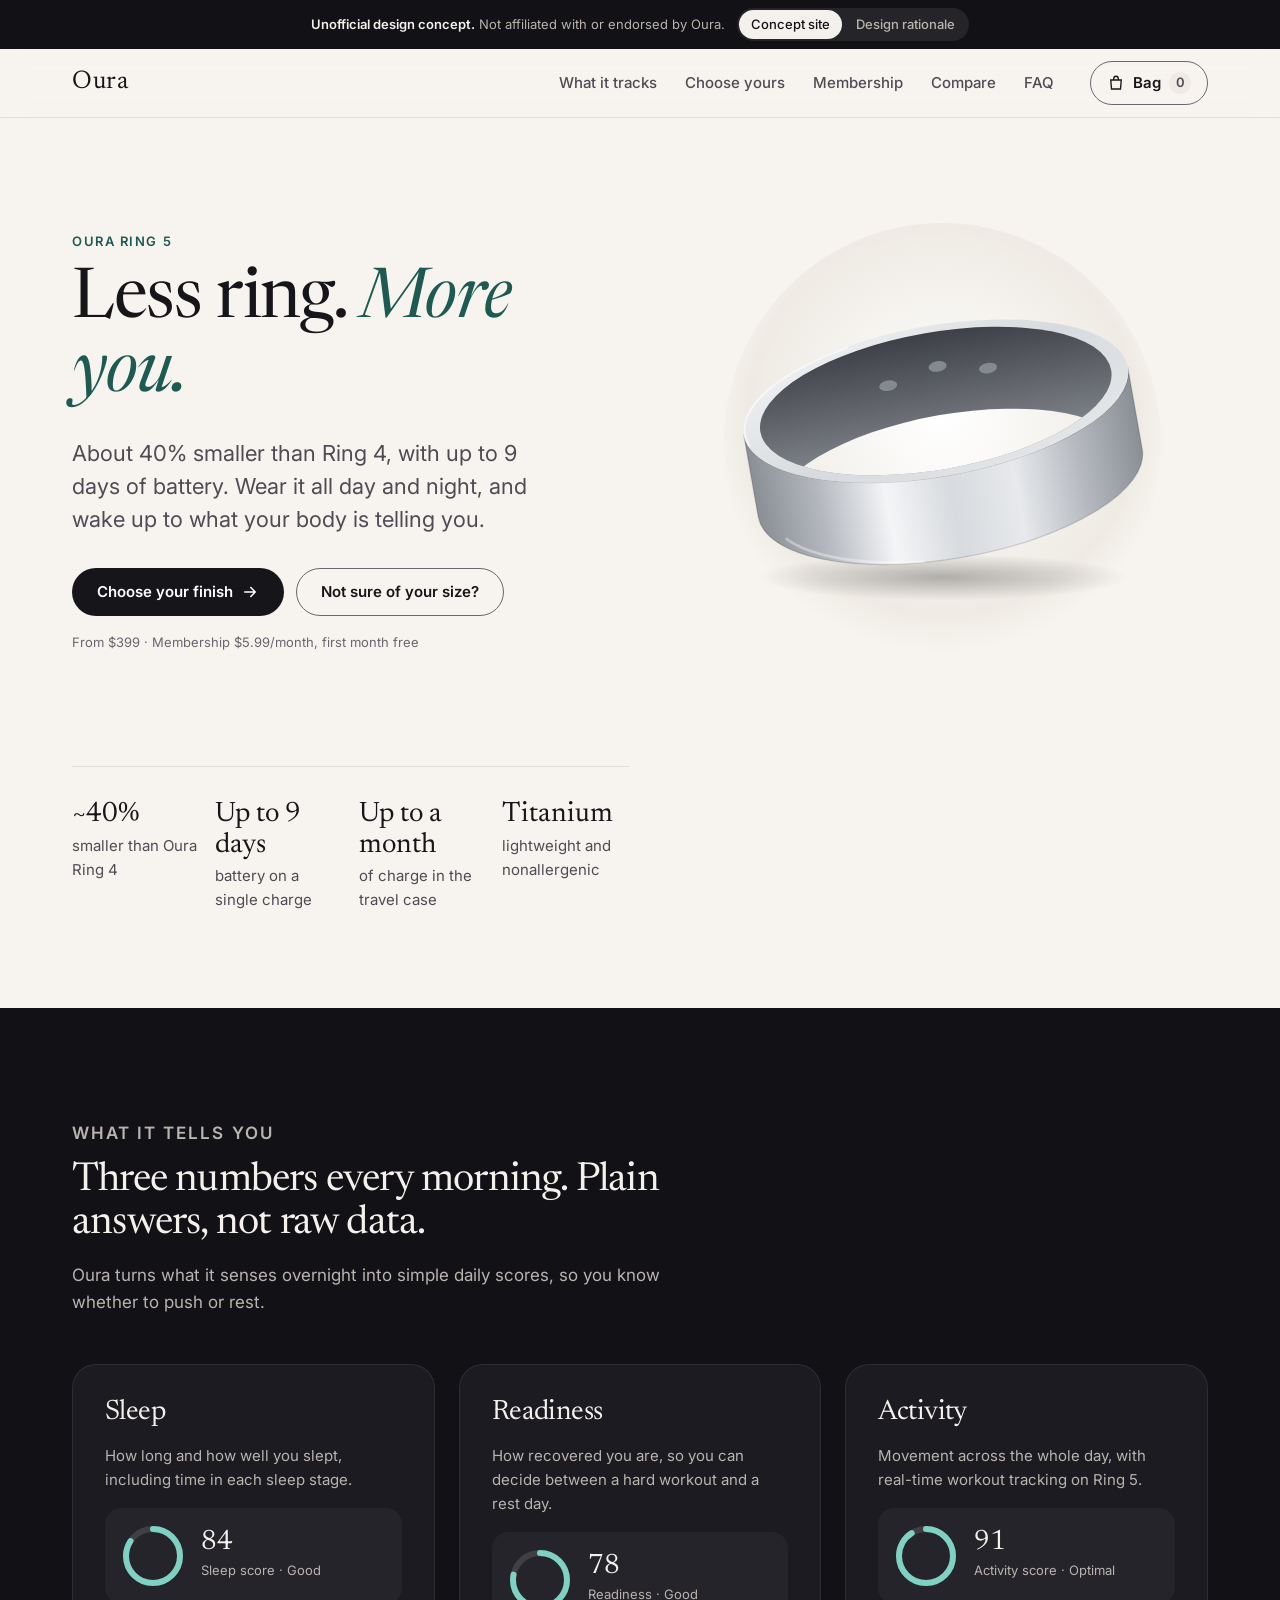
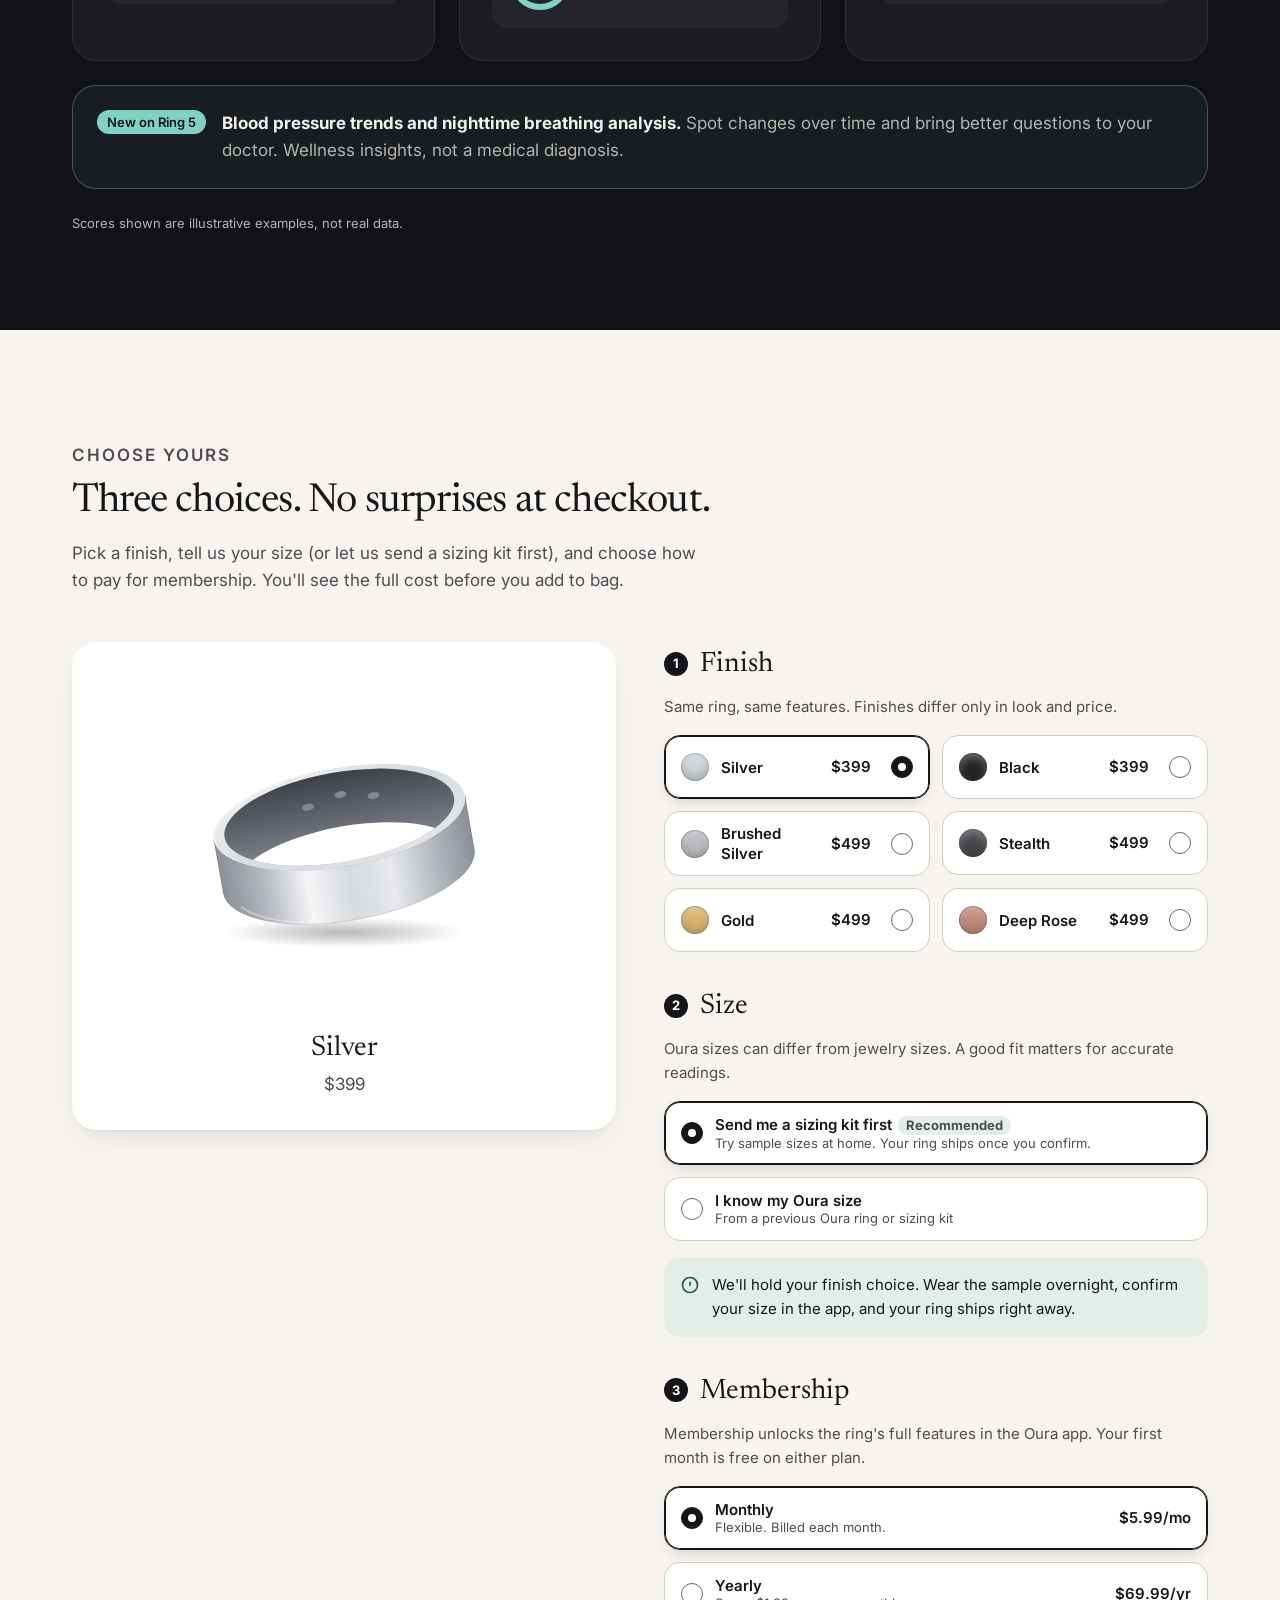
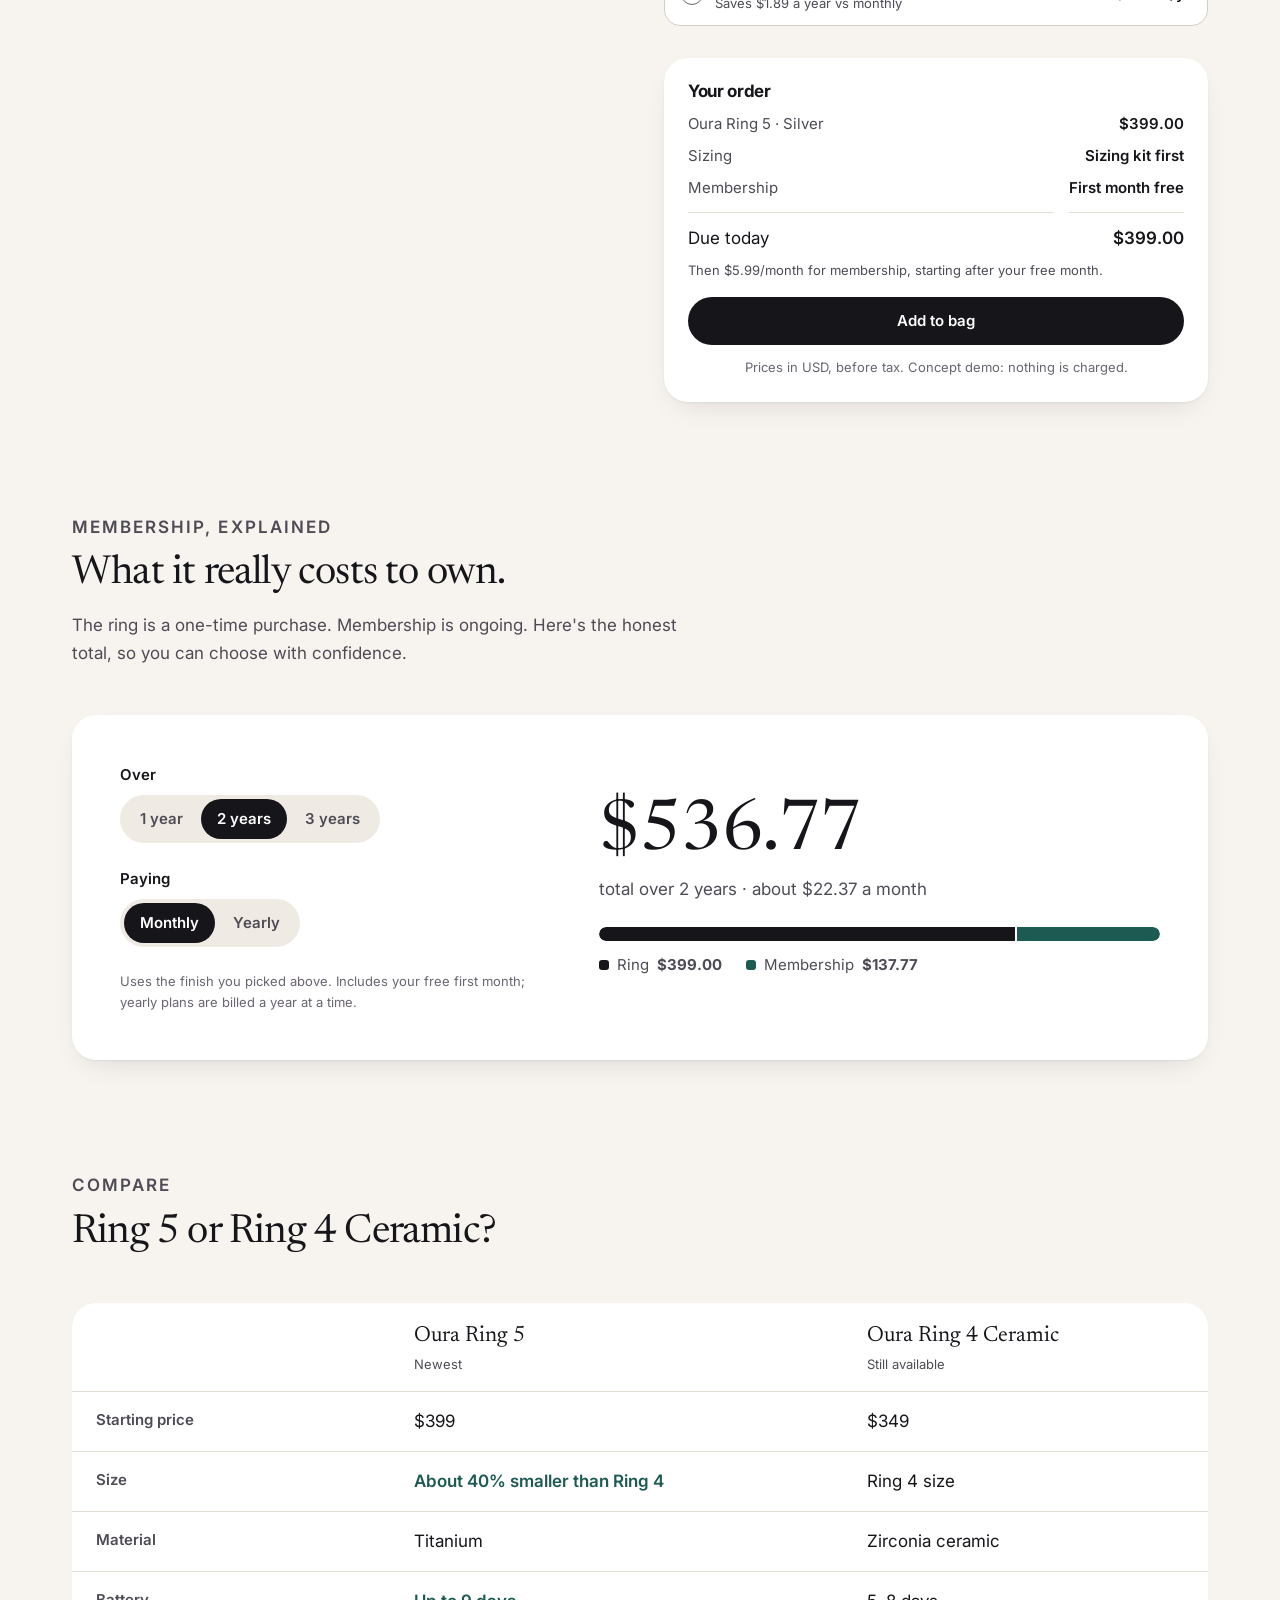
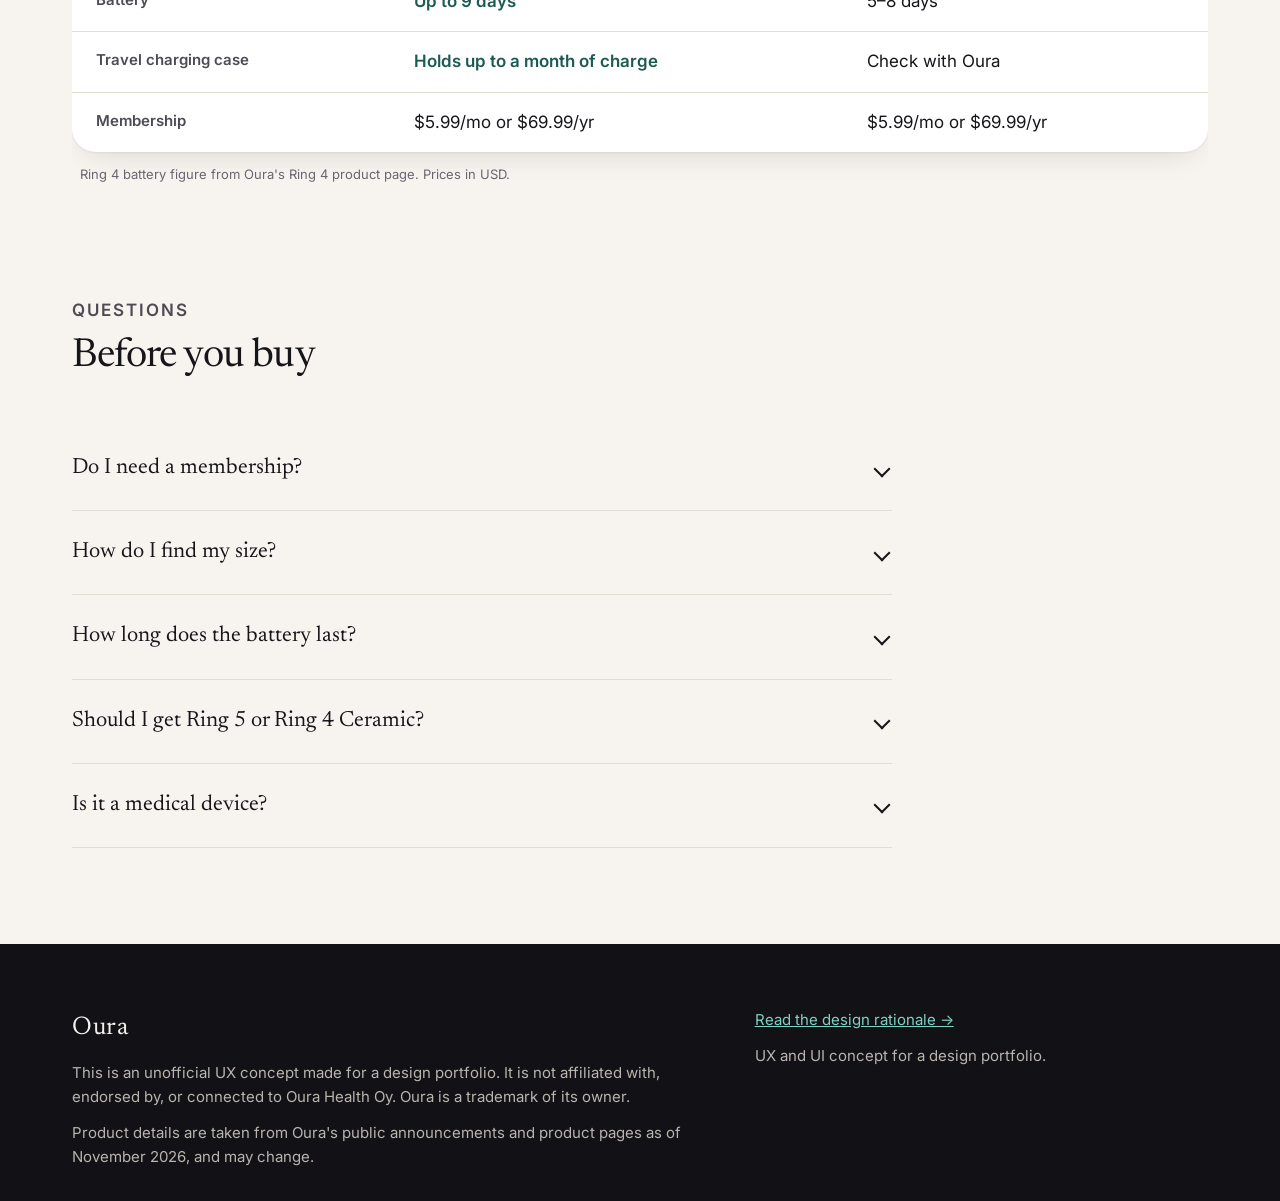
==== index.html @ 2933545f "Add unofficial Oura Ring 5 website concept and UX proposal Concept product page with a size-first pu" ====
<!doctype html>
<html lang="en">
<head>
  <meta charset="utf-8" />
  <meta name="viewport" content="width=device-width, initial-scale=1" />
  <title>Oura Ring 5 · Website Concept</title>
  <meta name="description" content="An unofficial UX concept for the Oura Ring 5 product page: size-first buying, transparent membership pricing, and outcome-led storytelling." />
  <meta name="robots" content="noindex" />
  <link rel="icon" href="data:image/svg+xml,%3Csvg xmlns='http://www.w3.org/2000/svg' viewBox='0 0 32 32'%3E%3Ccircle cx='16' cy='16' r='10' fill='none' stroke='%2316151a' stroke-width='4'/%3E%3C/svg%3E" />
  <link rel="preconnect" href="https://fonts.googleapis.com" />
  <link rel="preconnect" href="https://fonts.gstatic.com" crossorigin />
  <link href="https://fonts.googleapis.com/css2?family=Inter:wght@400;500;600;700&family=Newsreader:ital,opsz,wght@0,6..72,400;1,6..72,400&display=swap" rel="stylesheet" />
  <link rel="stylesheet" href="styles.css" />
</head>
<body>
  <a class="skip" href="#main">Skip to content</a>

  <div class="concept-bar" role="note">
    <span><strong>Unofficial design concept.</strong> Not affiliated with or endorsed by Oura.</span>
    <nav class="tabs" aria-label="Proposal views">
      <a href="index.html" aria-current="page">Concept site</a>
      <a href="proposal.html">Design rationale</a>
    </nav>
  </div>

  <header class="site-head">
    <div class="wrap">
      <a class="wordmark" href="#main" aria-label="Oura Ring 5, top of page">Oura</a>
      <nav class="site-nav" aria-label="Main">
        <a href="#outcomes">What it tracks</a>
        <a href="#buy">Choose yours</a>
        <a href="#cost">Membership</a>
        <a href="#compare">Compare</a>
        <a href="#faq">FAQ</a>
      </nav>
      <button class="bag-btn" id="bag-open" type="button" aria-haspopup="dialog">
        <svg viewBox="0 0 24 24" aria-hidden="true"><path d="M5 8h14l-1 12H6L5 8zM9 8V6a3 3 0 0 1 6 0v2"/></svg>
        Bag <span class="bag-count" id="bag-count" data-n="0">0</span>
        <span class="sr-only">items</span>
      </button>
    </div>
  </header>

  <main id="main">
    <!-- HERO: lead with the benefit, then the proof -->
    <section class="hero" aria-labelledby="hero-title">
      <div class="wrap">
        <div>
          <p class="eyebrow">Oura Ring 5</p>
          <h1 id="hero-title">Less ring. <em>More you.</em></h1>
          <p class="hero-lede">About 40% smaller than Ring 4, with up to 9 days of battery. Wear it all day and night, and wake up to what your body is telling you.</p>
          <div class="hero-ctas">
            <a class="btn btn-primary" href="#buy">Choose your finish
              <svg viewBox="0 0 24 24" aria-hidden="true"><path d="M5 12h14M13 6l6 6-6 6"/></svg></a>
            <a class="btn btn-secondary" href="#size-step">Not sure of your size?</a>
          </div>
          <p class="hero-note">From $399 · Membership $5.99/month, first month free</p>
        </div>
        <div class="hero-visual" aria-hidden="true"><div class="ring-svg" data-ring="silver"></div></div>
      </div>
      <div class="wrap">
        <dl class="facts">
          <div><dt>smaller than Oura Ring 4</dt><dd>~40%</dd></div>
          <div><dt>battery on a single charge</dt><dd>Up to 9 days</dd></div>
          <div><dt>of charge in the travel case</dt><dd>Up to a month</dd></div>
          <div><dt>lightweight and nonallergenic</dt><dd>Titanium</dd></div>
        </dl>
      </div>
    </section>

    <!-- OUTCOMES before specs -->
    <section class="night" id="outcomes" aria-labelledby="outcomes-title">
      <div class="wrap">
        <div class="section-head">
          <p class="eyebrow">What it tells you</p>
          <h2 id="outcomes-title">Three numbers every morning. Plain answers, not raw data.</h2>
          <p>Oura turns what it senses overnight into simple daily scores, so you know whether to push or rest.</p>
        </div>
        <ul class="outcomes" role="list">
          <li class="outcome">
            <h3>Sleep</h3>
            <p>How long and how well you slept, including time in each sleep stage.</p>
            <div class="score"><svg viewBox="0 0 64 64" aria-hidden="true"><circle class="track" cx="32" cy="32" r="27"/><circle class="val" cx="32" cy="32" r="27" stroke-dasharray="142.5 170"/></svg><div><b>84</b><span>Sleep score · Good</span></div></div>
          </li>
          <li class="outcome">
            <h3>Readiness</h3>
            <p>How recovered you are, so you can decide between a hard workout and a rest day.</p>
            <div class="score"><svg viewBox="0 0 64 64" aria-hidden="true"><circle class="track" cx="32" cy="32" r="27"/><circle class="val" cx="32" cy="32" r="27" stroke-dasharray="132.3 170"/></svg><div><b>78</b><span>Readiness · Good</span></div></div>
          </li>
          <li class="outcome">
            <h3>Activity</h3>
            <p>Movement across the whole day, with real-time workout tracking on Ring 5.</p>
            <div class="score"><svg viewBox="0 0 64 64" aria-hidden="true"><circle class="track" cx="32" cy="32" r="27"/><circle class="val" cx="32" cy="32" r="27" stroke-dasharray="154 170"/></svg><div><b>91</b><span>Activity score · Optimal</span></div></div>
          </li>
        </ul>
        <div class="new-feature">
          <span class="pill">New on Ring 5</span>
          <p><strong>Blood pressure trends and nighttime breathing analysis.</strong> <span class="muted">Spot changes over time and bring better questions to your doctor. Wellness insights, not a medical diagnosis.</span></p>
        </div>
        <p class="illustrative">Scores shown are illustrative examples, not real data.</p>
      </div>
    </section>

    <!-- CONFIGURATOR: size-first, cost-transparent -->
    <section id="buy" aria-labelledby="buy-title">
      <div class="wrap">
        <div class="section-head">
          <p class="eyebrow">Choose yours</p>
          <h2 id="buy-title">Three choices. No surprises at checkout.</h2>
          <p>Pick a finish, tell us your size (or let us send a sizing kit first), and choose how to pay for membership. You'll see the full cost before you add to bag.</p>
        </div>

        <div class="config">
          <div class="config-visual" aria-live="polite">
            <div class="ring-svg" id="config-ring" data-ring="silver" role="img" aria-label="Oura Ring 5 in Silver"></div>
            <p class="config-name" id="config-name">Silver</p>
            <p class="config-price" id="config-price">$399</p>
          </div>

          <form class="steps" id="config-form" novalidate>
            <fieldset>
              <legend><span class="n" aria-hidden="true">1</span>Finish</legend>
              <p class="step-help">Same ring, same features. Finishes differ only in look and price.</p>
              <div class="options finishes" id="finish-options"></div>
            </fieldset>

            <fieldset id="size-step">
              <legend><span class="n" aria-hidden="true">2</span>Size</legend>
              <p class="step-help">Oura sizes can differ from jewelry sizes. A good fit matters for accurate readings.</p>
              <div class="options">
                <label class="opt"><input type="radio" name="sizing" value="kit" checked />
                  <span class="opt-body"><span class="check" aria-hidden="true"></span><span class="opt-text"><b>Send me a sizing kit first<span class="tag">Recommended</span></b><span>Try sample sizes at home. Your ring ships once you confirm.</span></span></span></label>
                <label class="opt"><input type="radio" name="sizing" value="known" />
                  <span class="opt-body"><span class="check" aria-hidden="true"></span><span class="opt-text"><b>I know my Oura size</b><span>From a previous Oura ring or sizing kit</span></span></span></label>
              </div>
              <div class="field" id="size-field" hidden>
                <label for="size-select">Your Oura size</label>
                <select id="size-select" name="size" aria-describedby="size-error">
                  <option value="">Select a size</option>
                </select>
                <p class="field-error" id="size-error" hidden>Choose your size, or switch to the sizing kit.</p>
              </div>
              <div class="callout" id="kit-note">
                <svg viewBox="0 0 24 24" aria-hidden="true"><circle cx="12" cy="12" r="9"/><path d="M12 8v5M12 16h.01"/></svg>
                <span>We'll hold your finish choice. Wear the sample overnight, confirm your size in the app, and your ring ships right away.</span>
              </div>
            </fieldset>

            <fieldset>
              <legend><span class="n" aria-hidden="true">3</span>Membership</legend>
              <p class="step-help">Membership unlocks the ring's full features in the Oura app. Your first month is free on either plan.</p>
              <div class="options">
                <label class="opt"><input type="radio" name="plan" value="monthly" checked />
                  <span class="opt-body"><span class="check" aria-hidden="true"></span><span class="opt-text"><b>Monthly</b><span>Flexible. Billed each month.</span></span><span class="opt-meta">$5.99/mo</span></span></label>
                <label class="opt"><input type="radio" name="plan" value="yearly" />
                  <span class="opt-body"><span class="check" aria-hidden="true"></span><span class="opt-text"><b>Yearly</b><span>Saves $1.89 a year vs monthly</span></span><span class="opt-meta">$69.99/yr</span></span></label>
              </div>
            </fieldset>

            <div class="summary" aria-live="polite">
              <h3>Your order</h3>
              <dl>
                <dt id="sum-ring-label">Oura Ring 5 · Silver</dt><dd id="sum-ring">$399.00</dd>
                <dt>Sizing</dt><dd id="sum-size">Sizing kit first</dd>
                <dt>Membership</dt><dd>First month free</dd>
                <dt class="total">Due today</dt><dd class="total" id="sum-total">$399.00</dd>
              </dl>
              <p class="then" id="sum-then">Then $5.99/month for membership, starting after your free month.</p>
              <button class="btn btn-primary btn-block" type="submit">Add to bag</button>
              <p class="fineprint">Prices in USD, before tax. Concept demo: nothing is charged.</p>
            </div>
          </form>
        </div>
      </div>
    </section>

    <!-- TRUE COST -->
    <section id="cost" aria-labelledby="cost-title" style="padding-top:0">
      <div class="wrap">
        <div class="section-head">
          <p class="eyebrow">Membership, explained</p>
          <h2 id="cost-title">What it really costs to own.</h2>
          <p>The ring is a one-time purchase. Membership is ongoing. Here's the honest total, so you can choose with confidence.</p>
        </div>
        <div class="calc">
          <form class="calc-controls" id="calc-form" aria-label="Cost of ownership calculator">
            <div>
              <span class="lbl" id="years-lbl">Over</span>
              <div class="seg" role="radiogroup" aria-labelledby="years-lbl">
                <label><input type="radio" name="years" value="1" /><span>1 year</span></label>
                <label><input type="radio" name="years" value="2" checked /><span>2 years</span></label>
                <label><input type="radio" name="years" value="3" /><span>3 years</span></label>
              </div>
            </div>
            <div>
              <span class="lbl" id="cplan-lbl">Paying</span>
              <div class="seg" role="radiogroup" aria-labelledby="cplan-lbl">
                <label><input type="radio" name="cplan" value="monthly" checked /><span>Monthly</span></label>
                <label><input type="radio" name="cplan" value="yearly" /><span>Yearly</span></label>
              </div>
            </div>
            <p class="muted" style="font-size:var(--t-xs);color:var(--ink-3)">Uses the finish you picked above. Includes your free first month; yearly plans are billed a year at a time.</p>
          </form>
          <div class="calc-out" aria-live="polite">
            <p class="big" id="calc-total">$536.77</p>
            <p class="per" id="calc-per">total over 2 years · about $22.37 a month</p>
            <div class="bar" aria-hidden="true"><i class="b-ring" id="bar-ring"></i><i class="b-mem" id="bar-mem"></i></div>
            <div class="legend">
              <span><i style="background:var(--ink)"></i>Ring <b id="calc-ring">$399.00</b></span>
              <span><i style="background:var(--accent)"></i>Membership <b id="calc-mem">$137.77</b></span>
            </div>
          </div>
        </div>
      </div>
    </section>

    <!-- COMPARE -->
    <section id="compare" aria-labelledby="compare-title" style="padding-top:0">
      <div class="wrap">
        <div class="section-head">
          <p class="eyebrow">Compare</p>
          <h2 id="compare-title">Ring 5 or Ring 4 Ceramic?</h2>
        </div>
        <div style="overflow-x:auto">
          <table class="compare">
            <caption>Ring 4 battery figure from Oura's Ring 4 product page. Prices in USD.</caption>
            <thead>
              <tr><td></td><th scope="col">Oura Ring 5<small>Newest</small></th><th scope="col">Oura Ring 4 Ceramic<small>Still available</small></th></tr>
            </thead>
            <tbody>
              <tr><th scope="row">Starting price</th><td>$399</td><td>$349</td></tr>
              <tr><th scope="row">Size</th><td class="yes">About 40% smaller than Ring 4</td><td>Ring 4 size</td></tr>
              <tr><th scope="row">Material</th><td>Titanium</td><td>Zirconia ceramic</td></tr>
              <tr><th scope="row">Battery</th><td class="yes">Up to 9 days</td><td>5–8 days</td></tr>
              <tr><th scope="row">Travel charging case</th><td class="yes">Holds up to a month of charge</td><td>Check with Oura</td></tr>
              <tr><th scope="row">Membership</th><td>$5.99/mo or $69.99/yr</td><td>$5.99/mo or $69.99/yr</td></tr>
            </tbody>
          </table>
        </div>
      </div>
    </section>

    <!-- FAQ -->
    <section id="faq" aria-labelledby="faq-title" style="padding-top:0">
      <div class="wrap">
        <div class="section-head"><p class="eyebrow">Questions</p><h2 id="faq-title">Before you buy</h2></div>
        <div class="faq">
          <details><summary>Do I need a membership?</summary><p>Yes. Membership unlocks the ring's full features in the Oura app. It's $5.99 a month or $69.99 a year in the US, and your first month is free.</p></details>
          <details><summary>How do I find my size?</summary><p>Choose "Send me a sizing kit first" when you order. Wear the sample sizes at home, confirm the one that fits in the app, and your ring ships. Oura sizes can differ from jewelry sizes, so the kit is the safest route.</p></details>
          <details><summary>How long does the battery last?</summary><p>Up to 9 days on a single charge. The travel charging case holds up to a month of charge, so you can leave the cable at home.</p></details>
          <details><summary>Should I get Ring 5 or Ring 4 Ceramic?</summary><p>Ring 5 is about 40% smaller, with longer battery life and a titanium body, from $399. Ring 4 Ceramic starts at $349 if you prefer a ceramic finish or a lower price.</p></details>
          <details><summary>Is it a medical device?</summary><p>No. Oura provides wellness insights such as sleep, readiness and blood pressure trends. It doesn't diagnose conditions. Talk to your doctor about any health concerns.</p></details>
        </div>
      </div>
    </section>
  </main>

  <footer class="site-foot">
    <div class="wrap foot-grid">
      <div>
        <p class="wordmark" aria-hidden="true">Oura</p>
        <p>This is an unofficial UX concept made for a design portfolio. It is not affiliated with, endorsed by, or connected to Oura Health Oy. Oura is a trademark of its owner.</p>
        <p>Product details are taken from Oura's public announcements and product pages as of November 2026, and may change.</p>
      </div>
      <div>
        <p><a href="proposal.html">Read the design rationale →</a></p>
        <p>UX and UI concept for a design portfolio.</p>
      </div>
    </div>
  </footer>

  <!-- Bag drawer -->
  <dialog class="drawer" id="bag" aria-labelledby="bag-title">
    <div class="drawer-inner">
      <div class="drawer-head">
        <h2 id="bag-title">Your bag</h2>
        <button class="icon-btn" type="button" id="bag-close" aria-label="Close bag"><svg viewBox="0 0 24 24" aria-hidden="true"><path d="M6 6l12 12M18 6L6 18"/></svg></button>
      </div>
      <div class="drawer-body" id="bag-body"></div>
      <div class="drawer-foot">
        <button class="btn btn-primary btn-block" type="button" disabled aria-describedby="checkout-note">Checkout</button>
        <p class="fineprint" id="checkout-note">Checkout is disabled in this concept.</p>
      </div>
    </div>
  </dialog>
  <div class="toast" id="toast" role="status" aria-live="polite"></div>

  <script src="js/app.js"></script>
</body>
</html>
---- styles.css ----
/* =========================================================
   Oura Ring 5: website concept
   Design tokens. Every text pair below is checked for WCAG 2.2 AA:
   ink 16.6:1 · ink-2 7.8:1 · ink-3 5.2:1 on --bg
   accent 7.3:1 on --bg, white on accent 8.0:1
   ========================================================= */
:root {
  --bg: #f7f4ef;
  --surface: #ffffff;
  --surface-2: #efebe4;
  --ink: #16151a;
  --ink-2: #4f4b55;
  --ink-3: #6a6570;          /* also used for form borders (3:1+ non-text) */
  --line: #e2ddd5;            /* decorative dividers only */
  --accent: #1d5a52;
  --accent-soft: #e3eeeb;
  --night: #121116;
  --night-ink: #f4f1ec;
  --night-ink-2: #b9b4ad;
  --night-accent: #7fd1c3;
  --focus: #1d5a52;

  --serif: "Newsreader", "Iowan Old Style", Georgia, serif;
  --sans: "Inter", system-ui, -apple-system, "Segoe UI", sans-serif;

  /* 1.25 type scale */
  --t-xs: 0.8125rem; --t-sm: 0.9375rem; --t-md: 1.0625rem; --t-lg: 1.375rem;
  --t-xl: 1.75rem; --t-2xl: 2.5rem; --t-3xl: clamp(2.6rem, 5.4vw, 4.5rem);

  /* 8pt spacing */
  --s1: 4px; --s2: 8px; --s3: 12px; --s4: 16px; --s5: 24px; --s6: 32px; --s7: 48px; --s8: 64px; --s9: 96px;
  --r-sm: 10px; --r-md: 16px; --r-lg: 24px;
  --shadow: 0 1px 2px rgba(22, 21, 26, .05), 0 12px 32px -16px rgba(22, 21, 26, .18);
  --ease: cubic-bezier(.2, .7, .2, 1);
  --container: 1200px;
}

*, *::before, *::after { box-sizing: border-box; }
html { -webkit-text-size-adjust: 100%; scroll-behavior: smooth; scroll-padding-top: 96px; }
@media (prefers-reduced-motion: reduce) { html { scroll-behavior: auto; } *, *::before, *::after { animation-duration: .01ms !important; transition-duration: .01ms !important; } }
body { margin: 0; background: var(--bg); color: var(--ink); font: 400 var(--t-md)/1.6 var(--sans); -webkit-font-smoothing: antialiased; }
h1, h2, h3, h4, p, figure, blockquote, dl, dd { margin: 0; }
h1, h2, h3 { font-family: var(--serif); font-weight: 400; letter-spacing: -0.02em; line-height: 1.08; }
ul, ol { margin: 0; padding: 0; }
a { color: inherit; }
img, svg { display: block; }
button, input, select { font: inherit; color: inherit; }
:focus-visible { outline: 3px solid var(--focus); outline-offset: 3px; border-radius: 6px; }
.sr-only { position: absolute; width: 1px; height: 1px; padding: 0; margin: -1px; overflow: hidden; clip: rect(0 0 0 0); white-space: nowrap; border: 0; }
.skip { position: absolute; left: var(--s4); top: -100px; z-index: 100; background: var(--ink); color: #fff; padding: var(--s3) var(--s4); border-radius: var(--r-sm); text-decoration: none; }
.skip:focus { top: var(--s4); }
.wrap { max-width: var(--container); margin: 0 auto; padding: 0 var(--s6); }

/* ---------- Concept banner ---------- */
.concept-bar {
  background: var(--night); color: var(--night-ink-2); font-size: var(--t-xs);
  display: flex; justify-content: center; align-items: center; gap: var(--s3); flex-wrap: wrap;
  padding: var(--s2) var(--s4); text-align: center;
}
.concept-bar strong { color: var(--night-ink); font-weight: 600; }
.concept-bar a { color: var(--night-accent); font-weight: 600; text-underline-offset: 3px; }
.concept-bar .tabs { display: inline-flex; gap: 2px; background: rgba(255,255,255,.08); border-radius: 999px; padding: 2px; }
.concept-bar .tabs a { color: var(--night-ink-2); text-decoration: none; padding: 4px 12px; border-radius: 999px; font-weight: 500; }
.concept-bar .tabs a[aria-current="page"] { background: var(--night-ink); color: var(--night); }

/* ---------- Buttons ---------- */
.btn {
  display: inline-flex; align-items: center; justify-content: center; gap: var(--s2);
  min-height: 48px; padding: 0 var(--s5); border-radius: 999px; border: 1.5px solid transparent;
  font-weight: 600; font-size: var(--t-sm); text-decoration: none; cursor: pointer;
  transition: background .2s, color .2s, border-color .2s, transform .2s var(--ease);
}
.btn:active { transform: scale(.98); }
.btn-primary { background: var(--ink); color: #fff; }
.btn-primary:hover { background: #2c2a31; }
.btn-secondary { background: transparent; color: var(--ink); border-color: var(--ink-3); }
.btn-secondary:hover { border-color: var(--ink); background: var(--surface); }
.btn-block { width: 100%; }
.btn:disabled { background: var(--surface-2); color: var(--ink-3); cursor: not-allowed; border-color: transparent; }
.btn svg { width: 18px; height: 18px; fill: none; stroke: currentColor; stroke-width: 2; stroke-linecap: round; stroke-linejoin: round; }
.link { color: var(--accent); font-weight: 600; text-underline-offset: 3px; }

/* ---------- Header ---------- */
.site-head { position: sticky; top: 0; z-index: 40; background: color-mix(in srgb, var(--bg) 88%, transparent); backdrop-filter: blur(14px); -webkit-backdrop-filter: blur(14px); border-bottom: 1px solid var(--line); }
.site-head .wrap { display: flex; align-items: center; gap: var(--s5); min-height: 68px; }
.wordmark { font-family: var(--serif); font-size: 1.6rem; letter-spacing: .02em; text-decoration: none; }
.site-nav { display: flex; gap: var(--s1); margin-left: auto; }
.site-nav a { text-decoration: none; font-size: var(--t-sm); font-weight: 500; color: var(--ink-2); padding: var(--s2) var(--s3); border-radius: 999px; }
.site-nav a:hover { color: var(--ink); background: var(--surface-2); }
.bag-btn { position: relative; display: inline-flex; align-items: center; gap: var(--s2); min-height: 44px; padding: 0 var(--s4); border-radius: 999px; border: 1.5px solid var(--ink-3); background: transparent; cursor: pointer; font-weight: 600; font-size: var(--t-sm); }
.bag-btn:hover { border-color: var(--ink); }
.bag-btn svg { width: 18px; height: 18px; fill: none; stroke: currentColor; stroke-width: 1.8; }
.bag-count { min-width: 22px; height: 22px; padding: 0 6px; border-radius: 999px; background: var(--accent); color: #fff; font-size: var(--t-xs); display: inline-grid; place-items: center; }
.bag-count[data-n="0"] { background: var(--surface-2); color: var(--ink-2); }

/* ---------- Sections ---------- */
section { padding: var(--s9) 0; }
.eyebrow { font-size: var(--t-xs); font-weight: 600; letter-spacing: .12em; text-transform: uppercase; color: var(--accent); margin-bottom: var(--s3); }
.section-head { max-width: 640px; margin-bottom: var(--s7); }
.section-head h2 { font-size: var(--t-2xl); }
.section-head p { color: var(--ink-2); margin-top: var(--s4); font-size: var(--t-md); }
.night { background: var(--night); color: var(--night-ink); }
.night .eyebrow { color: var(--night-accent); }
.night .section-head p, .night .muted { color: var(--night-ink-2); }

/* ---------- Hero ---------- */
.hero { padding: var(--s8) 0 var(--s9); overflow: hidden; }
.hero .wrap { display: grid; grid-template-columns: minmax(0, 1.05fr) minmax(0, 1fr); gap: var(--s7); align-items: center; }
.hero h1 { font-size: var(--t-3xl); }
.hero h1 em { font-style: italic; color: var(--accent); }
.hero-lede { font-size: var(--t-lg); line-height: 1.5; color: var(--ink-2); margin: var(--s5) 0 var(--s6); max-width: 34ch; }
.hero-ctas { display: flex; gap: var(--s3); flex-wrap: wrap; }
.hero-note { margin-top: var(--s4); font-size: var(--t-xs); color: var(--ink-3); }
.hero-visual { position: relative; aspect-ratio: 1; max-width: 520px; justify-self: center; width: 100%; }
.hero-visual::before { content: ""; position: absolute; inset: 8%; border-radius: 50%; background: radial-gradient(circle at 50% 45%, #fff 0%, var(--surface-2) 60%, transparent 72%); }
.ring-svg { position: relative; width: 100%; height: 100%; }
.hero .ring-svg { animation: float 7s ease-in-out infinite; }
@keyframes float { 50% { transform: translateY(-10px) rotate(-2deg); } }
.facts { display: grid; grid-template-columns: repeat(4, minmax(0, 1fr)); gap: var(--s4); margin-top: var(--s8); padding-top: var(--s6); border-top: 1px solid var(--line); }
.facts div { display: flex; flex-direction: column; gap: var(--s1); }
.facts dt { order: 2; font-size: var(--t-sm); color: var(--ink-2); }
.facts dd { order: 1; font-family: var(--serif); font-size: var(--t-xl); line-height: 1.1; }

/* ---------- Outcomes ---------- */
.outcomes { display: grid; grid-template-columns: repeat(3, minmax(0, 1fr)); gap: var(--s5); }
.outcome { background: #1c1b21; border: 1px solid rgba(255,255,255,.08); border-radius: var(--r-lg); padding: var(--s6); display: flex; flex-direction: column; gap: var(--s4); }
.outcome h3 { font-size: var(--t-xl); }
.outcome p { color: var(--night-ink-2); font-size: var(--t-sm); }
.score { display: flex; align-items: center; gap: var(--s4); padding: var(--s4); background: rgba(255,255,255,.04); border-radius: var(--r-md); }
.score svg { width: 64px; height: 64px; flex: none; transform: rotate(-90deg); }
.score .track { fill: none; stroke: rgba(255,255,255,.12); stroke-width: 6; }
.score .val { fill: none; stroke: var(--night-accent); stroke-width: 6; stroke-linecap: round; }
.score b { font-family: var(--serif); font-size: var(--t-xl); font-weight: 400; display: block; line-height: 1; }
.score span { font-size: var(--t-xs); color: var(--night-ink-2); }
.illustrative { margin-top: var(--s5); font-size: var(--t-xs); color: var(--night-ink-2); }
.new-feature { margin-top: var(--s5); display: flex; gap: var(--s4); align-items: flex-start; padding: var(--s5); border-radius: var(--r-lg); border: 1px solid rgba(127, 209, 195, .35); background: rgba(127, 209, 195, .06); }
.pill { display: inline-block; font-size: var(--t-xs); font-weight: 600; padding: 2px 10px; border-radius: 999px; background: var(--night-accent); color: var(--night); white-space: nowrap; }

/* ---------- Configurator ---------- */
.config { display: grid; grid-template-columns: minmax(0, 1fr) minmax(0, 1fr); gap: var(--s7); align-items: start; }
.config-visual { position: sticky; top: 100px; background: var(--surface); border-radius: var(--r-lg); padding: var(--s6); box-shadow: var(--shadow); text-align: center; }
.config-visual .ring-svg { max-width: 340px; margin: 0 auto; aspect-ratio: 1; }
.config-visual .ring-svg * { transition: stop-color .5s var(--ease), fill .5s var(--ease); }
.config-name { font-family: var(--serif); font-size: var(--t-xl); margin-top: var(--s3); }
.config-price { color: var(--ink-2); }
.steps { display: flex; flex-direction: column; gap: var(--s6); }
fieldset { border: 0; margin: 0; padding: 0; min-width: 0; }
legend { padding: 0; display: flex; align-items: baseline; gap: var(--s3); font-family: var(--serif); font-size: var(--t-xl); margin-bottom: var(--s2); }
legend .n { font-family: var(--sans); font-size: var(--t-xs); font-weight: 700; color: #fff; background: var(--ink); width: 24px; height: 24px; border-radius: 50%; display: inline-grid; place-items: center; transform: translateY(-3px); }
.step-help { color: var(--ink-2); font-size: var(--t-sm); margin-bottom: var(--s4); }
.options { display: grid; gap: var(--s3); }
.options.finishes { grid-template-columns: repeat(2, minmax(0, 1fr)); }
.opt { position: relative; display: block; cursor: pointer; }
.opt input { position: absolute; opacity: 0; inset: 0; cursor: pointer; }
.opt-body {
  display: flex; align-items: center; gap: var(--s3); min-height: 64px; padding: var(--s3) var(--s4);
  /* card outline is decorative; the radio circle (.check) carries the 3:1 indicator contrast */
  background: var(--surface); border: 1.5px solid #d3cdc3; border-radius: var(--r-md);
  transition: border-color .2s, box-shadow .2s, background .2s;
}
.opt:hover .opt-body { border-color: var(--ink-3); }
.opt input:checked + .opt-body { border-color: var(--ink); box-shadow: inset 0 0 0 1px var(--ink), 0 6px 18px -10px rgba(22,21,26,.35); }
.finishes .opt-meta { margin-left: auto; }
.finishes .check { margin-left: var(--s2); }
.opt input:focus-visible + .opt-body { outline: 3px solid var(--focus); outline-offset: 3px; }
.opt-body .sw { width: 28px; height: 28px; border-radius: 50%; flex: none; box-shadow: inset 0 0 0 1px rgba(0,0,0,.18), inset 0 -4px 8px rgba(0,0,0,.2), inset 0 4px 8px rgba(255,255,255,.35); }
.opt-text { display: flex; flex-direction: column; line-height: 1.3; min-width: 0; }
.opt-text b { font-weight: 600; font-size: var(--t-sm); }
.opt-text span { font-size: var(--t-xs); color: var(--ink-2); }
.opt-meta { margin-left: auto; font-size: var(--t-sm); font-weight: 600; white-space: nowrap; }
.opt .check { width: 22px; height: 22px; border-radius: 50%; border: 1.5px solid var(--ink-3); flex: none; display: grid; place-items: center; }
.opt input:checked + .opt-body .check { background: var(--ink); border-color: var(--ink); }
.opt input:checked + .opt-body .check::after { content: ""; width: 8px; height: 8px; border-radius: 50%; background: #fff; }
.tag { display: inline-block; font-size: 0.72rem; font-weight: 700; color: var(--accent); background: var(--accent-soft); padding: 1px 8px; border-radius: 999px; margin-left: 6px; }

.field { display: flex; flex-direction: column; gap: var(--s2); margin-top: var(--s4); }
.field label { font-weight: 600; font-size: var(--t-sm); }
.field select { min-height: 48px; padding: 0 var(--s4); border: 1.5px solid var(--ink-3); border-radius: var(--r-sm); background: var(--surface); max-width: 260px; }
.field select[aria-invalid="true"] { border-color: #a32020; box-shadow: inset 0 0 0 1px #a32020; }
.field-error { color: #a32020; font-size: var(--t-sm); font-weight: 600; display: flex; align-items: center; gap: var(--s2); }
.field-error::before { content: "!"; width: 18px; height: 18px; border-radius: 50%; background: #a32020; color: #fff; font-size: 12px; display: inline-grid; place-items: center; flex: none; }
.callout { display: flex; gap: var(--s3); padding: var(--s4); border-radius: var(--r-md); background: var(--accent-soft); color: var(--ink); font-size: var(--t-sm); margin-top: var(--s4); }
.callout svg { width: 20px; height: 20px; flex: none; fill: none; stroke: var(--accent); stroke-width: 2; margin-top: 2px; }
[hidden] { display: none !important; }

.summary { background: var(--surface); border-radius: var(--r-lg); padding: var(--s5); box-shadow: var(--shadow); }
.summary h3 { font-family: var(--sans); font-size: var(--t-md); font-weight: 700; margin-bottom: var(--s3); }
.summary dl { display: grid; grid-template-columns: 1fr auto; gap: var(--s2) var(--s4); font-size: var(--t-sm); }
.summary dt { color: var(--ink-2); }
.summary dd { text-align: right; font-weight: 600; }
.summary .total { border-top: 1px solid var(--line); padding-top: var(--s3); margin-top: var(--s1); font-size: var(--t-md); color: var(--ink); }
.summary .then { font-size: var(--t-xs); color: var(--ink-2); margin-top: var(--s2); }
.summary .btn { margin-top: var(--s4); }
.fineprint { font-size: var(--t-xs); color: var(--ink-3); margin-top: var(--s3); text-align: center; }

/* ---------- Cost calculator ---------- */
.calc { display: grid; grid-template-columns: minmax(0, 1fr) minmax(0, 1.3fr); gap: var(--s7); align-items: center; background: var(--surface); border-radius: var(--r-lg); padding: var(--s7); box-shadow: var(--shadow); }
.seg { display: inline-flex; background: var(--surface-2); border-radius: 999px; padding: 4px; gap: 2px; flex-wrap: wrap; }
.seg label { position: relative; cursor: pointer; }
.seg input { position: absolute; opacity: 0; inset: 0; cursor: pointer; }
.seg span { display: block; padding: var(--s2) var(--s4); border-radius: 999px; font-size: var(--t-sm); font-weight: 600; color: var(--ink-2); min-height: 40px; line-height: 24px; }
.seg input:checked + span { background: var(--ink); color: #fff; }
.seg input:focus-visible + span { outline: 3px solid var(--focus); outline-offset: 2px; }
.calc-controls { display: flex; flex-direction: column; gap: var(--s5); }
.calc-controls .lbl { font-weight: 600; font-size: var(--t-sm); margin-bottom: var(--s2); display: block; }
.calc-out .big { font-family: var(--serif); font-size: var(--t-3xl); line-height: 1; }
.calc-out .per { color: var(--ink-2); margin-top: var(--s2); }
.bar { display: flex; height: 14px; border-radius: 999px; overflow: hidden; margin: var(--s5) 0 var(--s3); gap: 2px; background: var(--surface); }
.bar i { display: block; height: 100%; transition: flex-grow .5s var(--ease); }
.bar .b-ring { background: var(--ink); border-radius: 999px 0 0 999px; }
.bar .b-mem { background: var(--accent); border-radius: 0 999px 999px 0; }
.legend { display: flex; gap: var(--s5); flex-wrap: wrap; font-size: var(--t-sm); color: var(--ink-2); }
.legend span { display: inline-flex; align-items: center; gap: var(--s2); }
.legend i { width: 10px; height: 10px; border-radius: 3px; }

/* ---------- Compare ---------- */
.compare { width: 100%; border-collapse: collapse; background: var(--surface); border-radius: var(--r-lg); overflow: hidden; box-shadow: var(--shadow); }
.compare caption { text-align: left; caption-side: bottom; padding: var(--s3) var(--s2) 0; font-size: var(--t-xs); color: var(--ink-3); }
.compare th, .compare td { padding: var(--s4) var(--s5); text-align: left; border-bottom: 1px solid var(--line); vertical-align: top; }
.compare thead th { font-family: var(--serif); font-weight: 400; font-size: var(--t-lg); background: var(--surface); }
.compare thead th small { display: block; font-family: var(--sans); font-size: var(--t-xs); color: var(--ink-2); }
.compare tbody th { font-weight: 600; font-size: var(--t-sm); color: var(--ink-2); width: 28%; }
.compare tbody tr:last-child > * { border-bottom: 0; }
.yes { color: var(--accent); font-weight: 600; }

/* ---------- FAQ ---------- */
.faq { max-width: 820px; }
.faq details { border-bottom: 1px solid var(--line); }
.faq summary { list-style: none; cursor: pointer; display: flex; justify-content: space-between; gap: var(--s4); align-items: center; padding: var(--s5) 0; font-family: var(--serif); font-size: var(--t-lg); min-height: 48px; }
.faq summary::-webkit-details-marker { display: none; }
.faq summary::after { content: ""; width: 12px; height: 12px; border-right: 2px solid var(--ink); border-bottom: 2px solid var(--ink); transform: rotate(45deg); transition: transform .3s var(--ease); flex: none; margin-right: 4px; }
.faq details[open] summary::after { transform: rotate(225deg); }
.faq details p { padding: 0 0 var(--s5); color: var(--ink-2); max-width: 64ch; }

/* ---------- Footer ---------- */
.site-foot { background: var(--night); color: var(--night-ink-2); padding: var(--s8) 0 var(--s6); font-size: var(--t-sm); }
.site-foot .wordmark { color: var(--night-ink); }
.foot-grid { display: grid; grid-template-columns: 1.4fr 1fr; gap: var(--s7); }
.site-foot p + p { margin-top: var(--s3); }
.site-foot a { color: var(--night-accent); }

/* ---------- Bag drawer ---------- */
.drawer { position: fixed; inset: 0 0 0 auto; width: min(420px, 100vw); height: 100dvh; max-height: none; margin: 0 0 0 auto; padding: 0; border: 0; background: var(--bg); color: var(--ink); box-shadow: -20px 0 60px rgba(0,0,0,.2); }
.drawer::backdrop { background: rgba(18, 17, 22, .45); }
.drawer[open] { animation: slide .35s var(--ease); }
@keyframes slide { from { transform: translateX(40px); opacity: 0; } }
.drawer-inner { display: flex; flex-direction: column; height: 100%; }
.drawer-head { display: flex; justify-content: space-between; align-items: center; padding: var(--s5); border-bottom: 1px solid var(--line); }
.drawer-head h2 { font-size: var(--t-xl); }
.icon-btn { width: 44px; height: 44px; border-radius: 50%; border: 1.5px solid var(--ink-3); background: transparent; display: grid; place-items: center; cursor: pointer; }
.icon-btn svg { width: 18px; height: 18px; stroke: currentColor; stroke-width: 2; fill: none; }
.drawer-body { flex: 1; overflow: auto; padding: var(--s5); }
.bag-item { display: grid; grid-template-columns: 72px 1fr auto; gap: var(--s4); align-items: center; padding-bottom: var(--s4); border-bottom: 1px solid var(--line); margin-bottom: var(--s4); }
.bag-item .thumb { width: 72px; height: 72px; background: var(--surface); border-radius: var(--r-md); padding: 6px; }
.bag-item b { display: block; font-weight: 600; }
.bag-item span { display: block; font-size: var(--t-xs); color: var(--ink-2); }
.bag-item button { background: none; border: 0; color: var(--accent); font-weight: 600; font-size: var(--t-xs); cursor: pointer; text-decoration: underline; text-underline-offset: 3px; min-height: 44px; }
.empty { color: var(--ink-2); text-align: center; padding: var(--s7) 0; }
.drawer-foot { padding: var(--s5); border-top: 1px solid var(--line); }

.toast { position: fixed; left: 50%; bottom: var(--s5); transform: translate(-50%, 20px); opacity: 0; background: var(--ink); color: #fff; padding: var(--s3) var(--s5); border-radius: 999px; font-size: var(--t-sm); font-weight: 500; transition: opacity .3s, transform .3s var(--ease); z-index: 90; pointer-events: none; }
.toast.show { opacity: 1; transform: translate(-50%, 0); }

/* ---------- Responsive ---------- */
@media (max-width: 960px) {
  .hero .wrap, .config, .calc { grid-template-columns: minmax(0, 1fr); }
  .hero-visual { max-width: 380px; order: -1; }
  .config-visual { position: static; }
  .outcomes { grid-template-columns: minmax(0, 1fr); }
  .facts { grid-template-columns: repeat(2, minmax(0, 1fr)); }
  .foot-grid { grid-template-columns: minmax(0, 1fr); }
}
@media (max-width: 720px) {
  .wrap { padding: 0 var(--s4); }
  section { padding: var(--s8) 0; }
  .hero { padding-top: var(--s5); }
  .site-nav { display: none; }
  .bag-btn { margin-left: auto; }
  .options.finishes { grid-template-columns: minmax(0, 1fr); }
  .hero-visual { max-width: 240px; }
  html { scroll-padding-top: 170px; } /* header + sticky preview */
  .hero h1 { font-size: 2.6rem; }
  .hero-lede { font-size: var(--t-md); margin: var(--s4) 0 var(--s5); }
  /* keep live feedback in view while choosing: compact sticky preview */
  .config { gap: var(--s5); }
  .config-visual { position: sticky; top: 68px; z-index: 5; display: grid; grid-template-columns: 72px 1fr; grid-template-rows: auto auto; column-gap: var(--s4); align-items: center; text-align: left; padding: var(--s2) var(--s4); border-radius: var(--r-md); }
  .config-visual .ring-svg { grid-row: 1 / 3; width: 72px; max-width: 72px; margin: 0; }
  .config-name { margin: 0; font-size: var(--t-lg); align-self: end; }
  .config-price { align-self: start; font-size: var(--t-sm); }
  .calc { padding: var(--s5); }
  .compare th, .compare td { padding: var(--s3); }
  .compare tbody th { width: auto; }
  .section-head h2 { font-size: 2rem; }
}
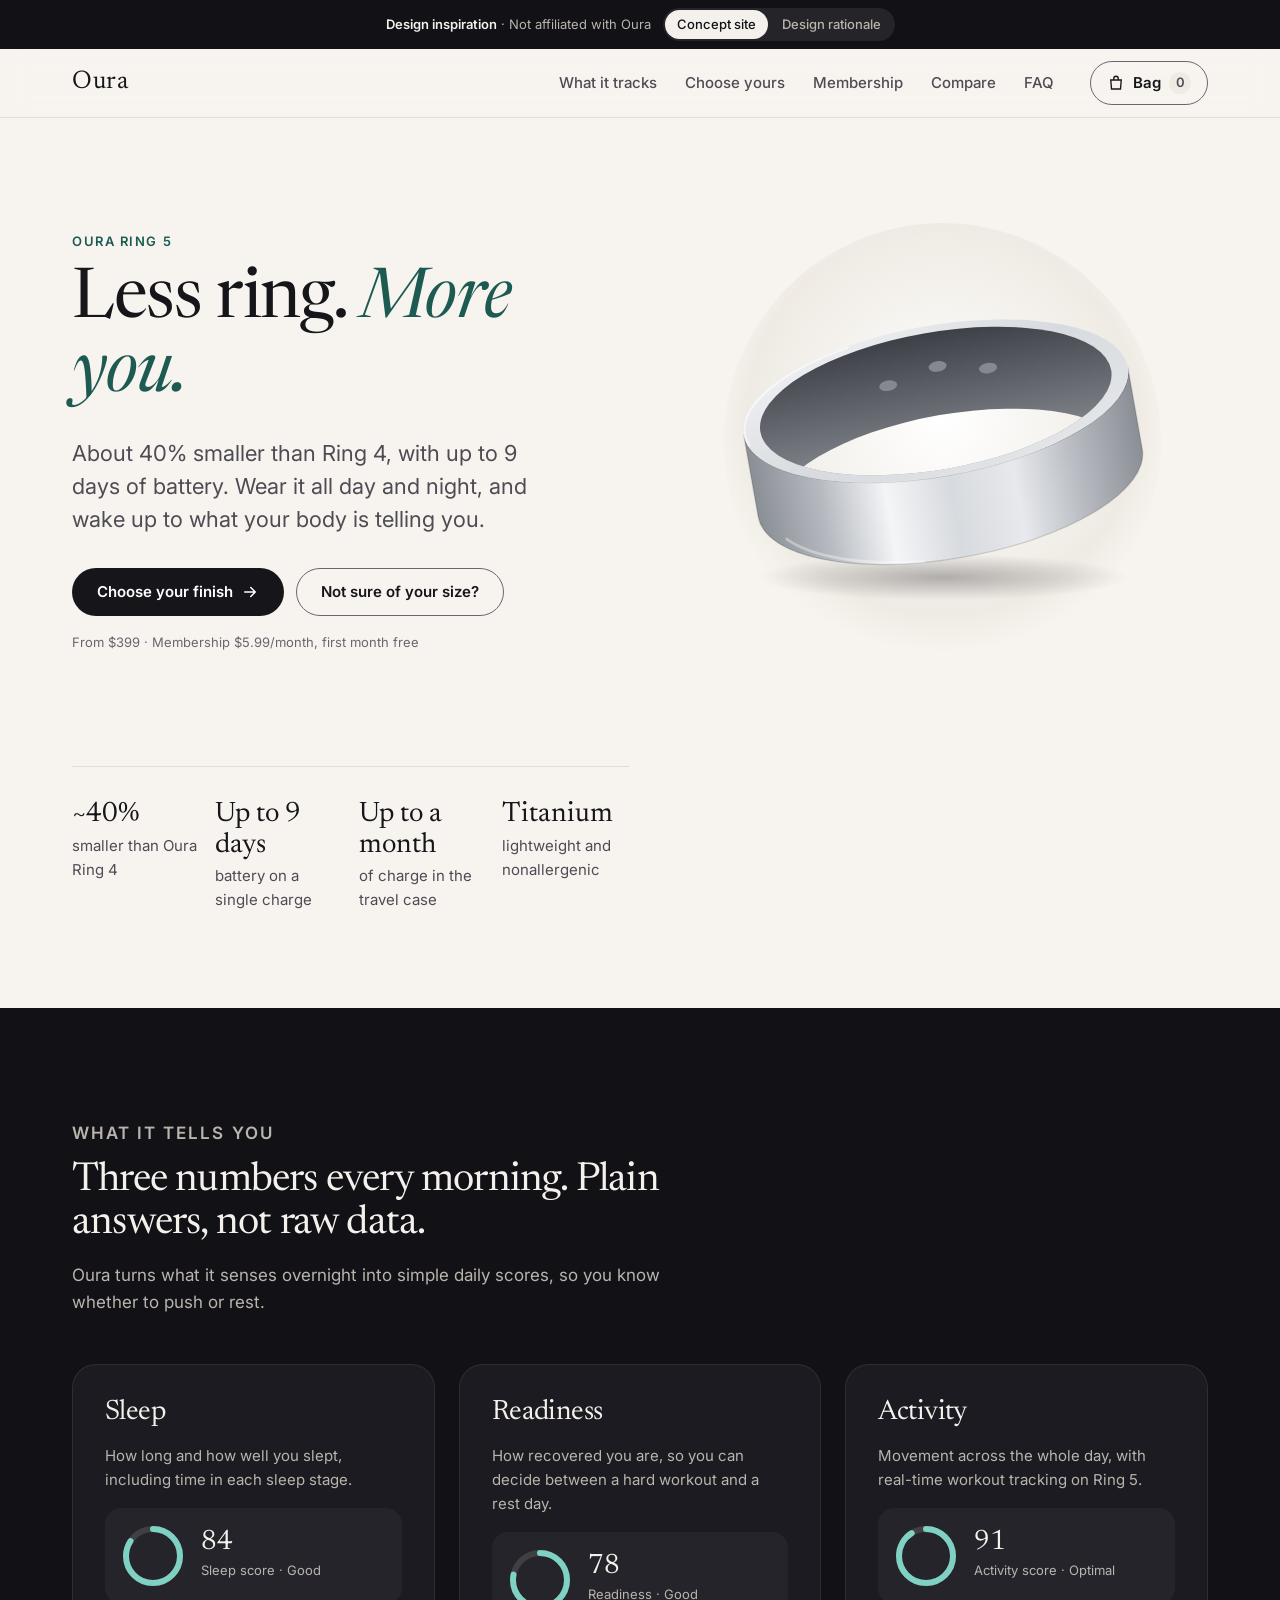
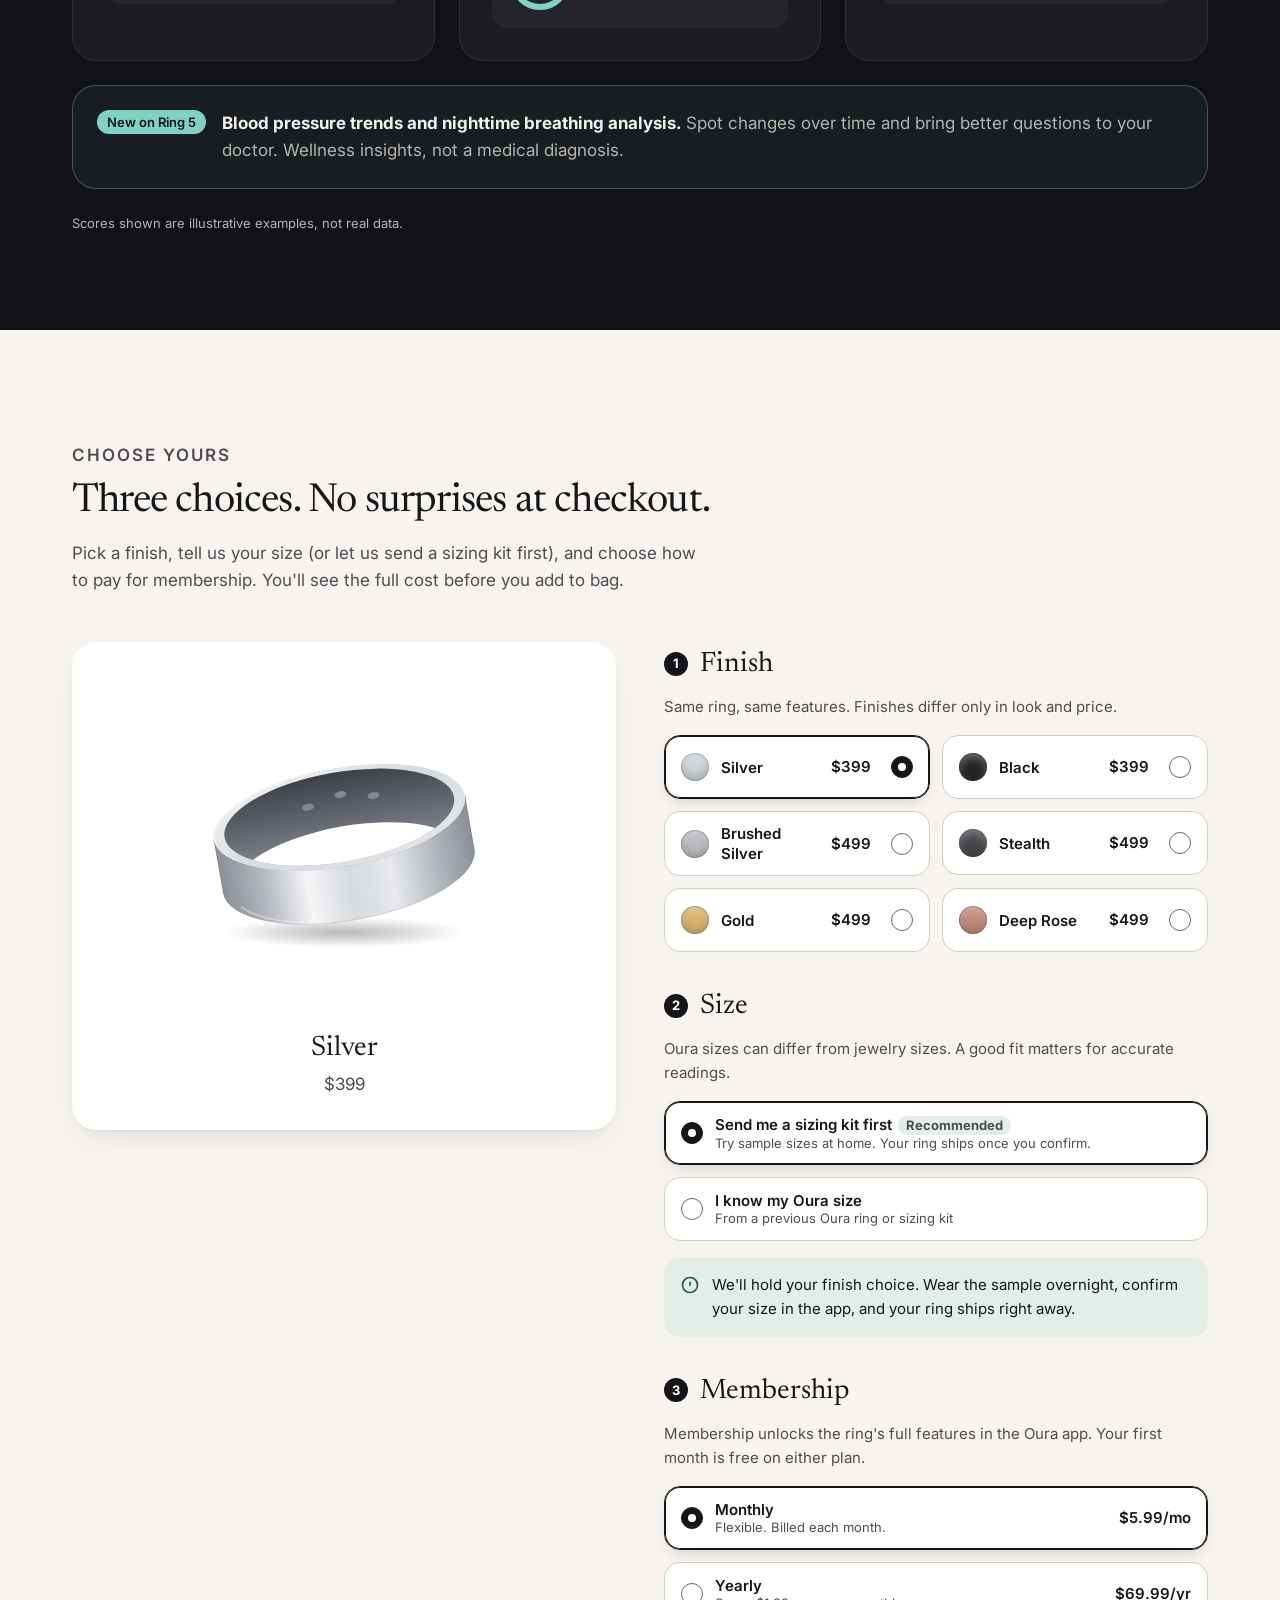
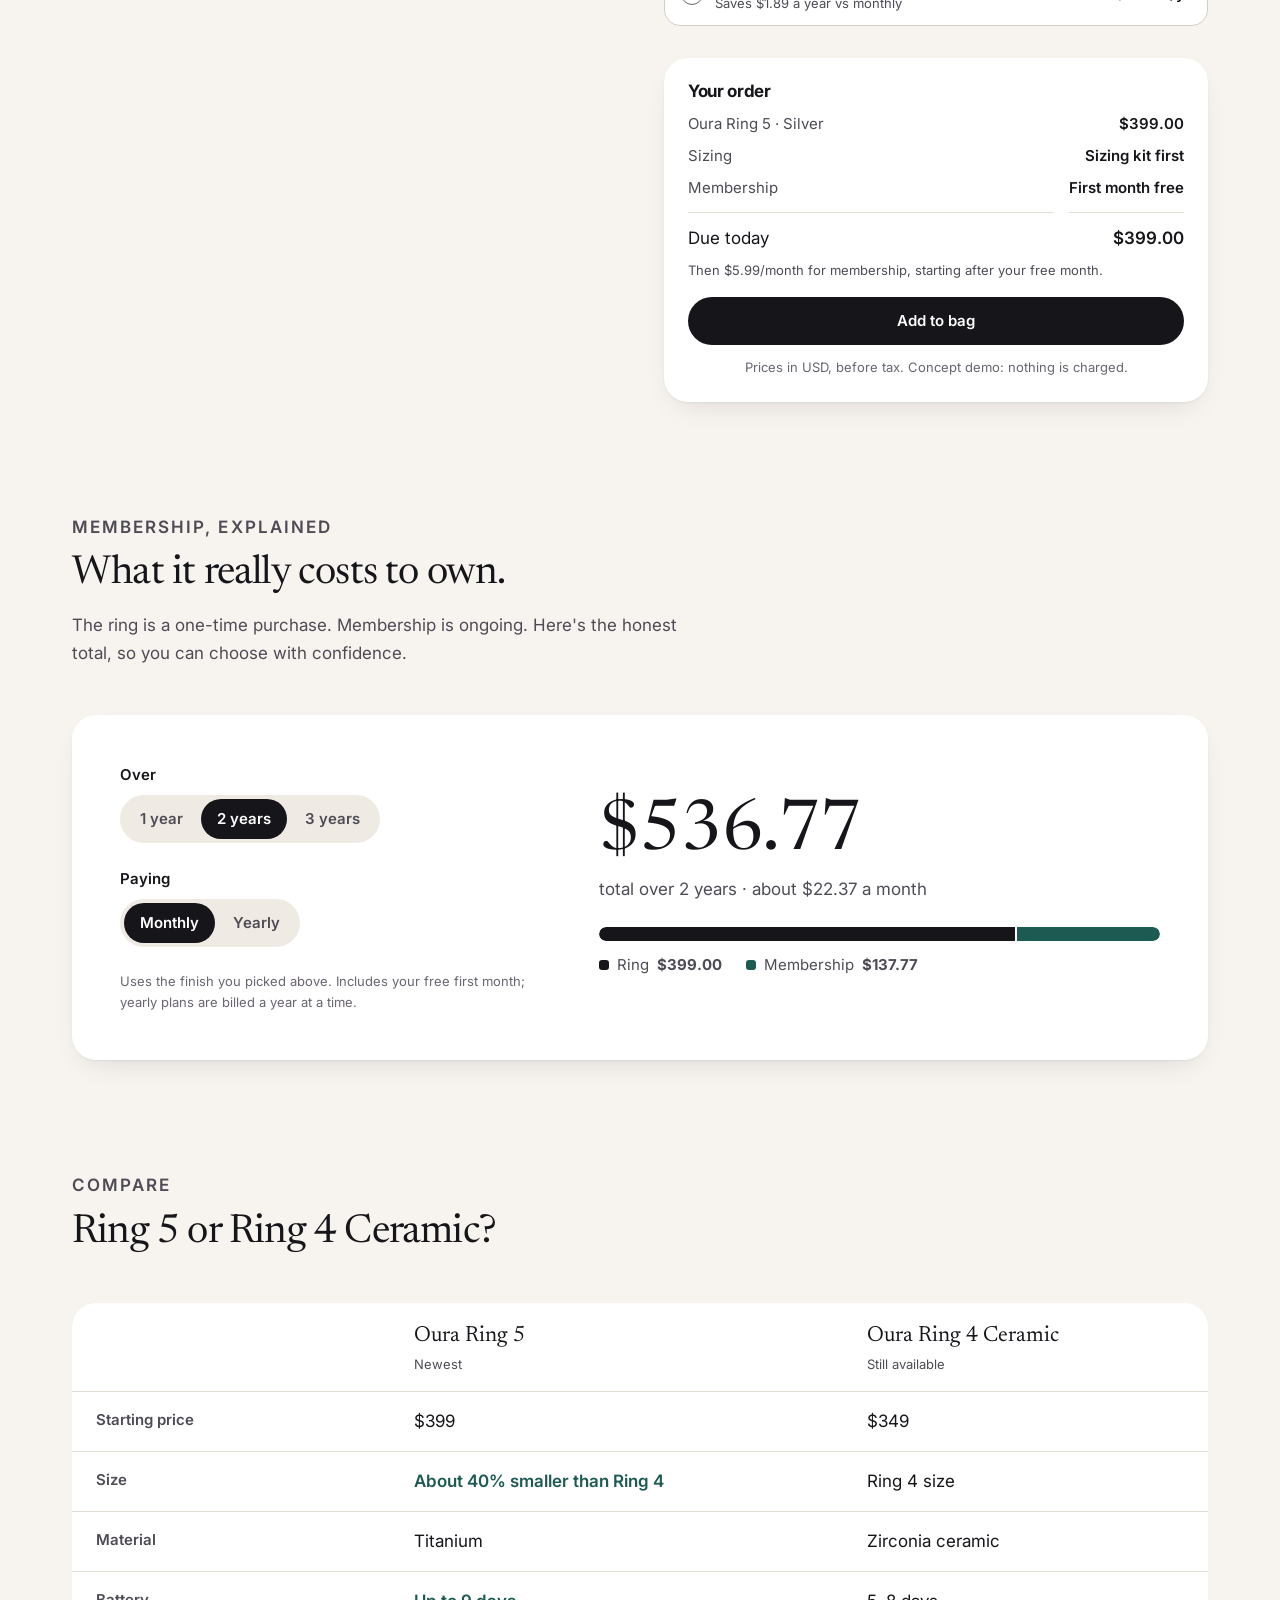
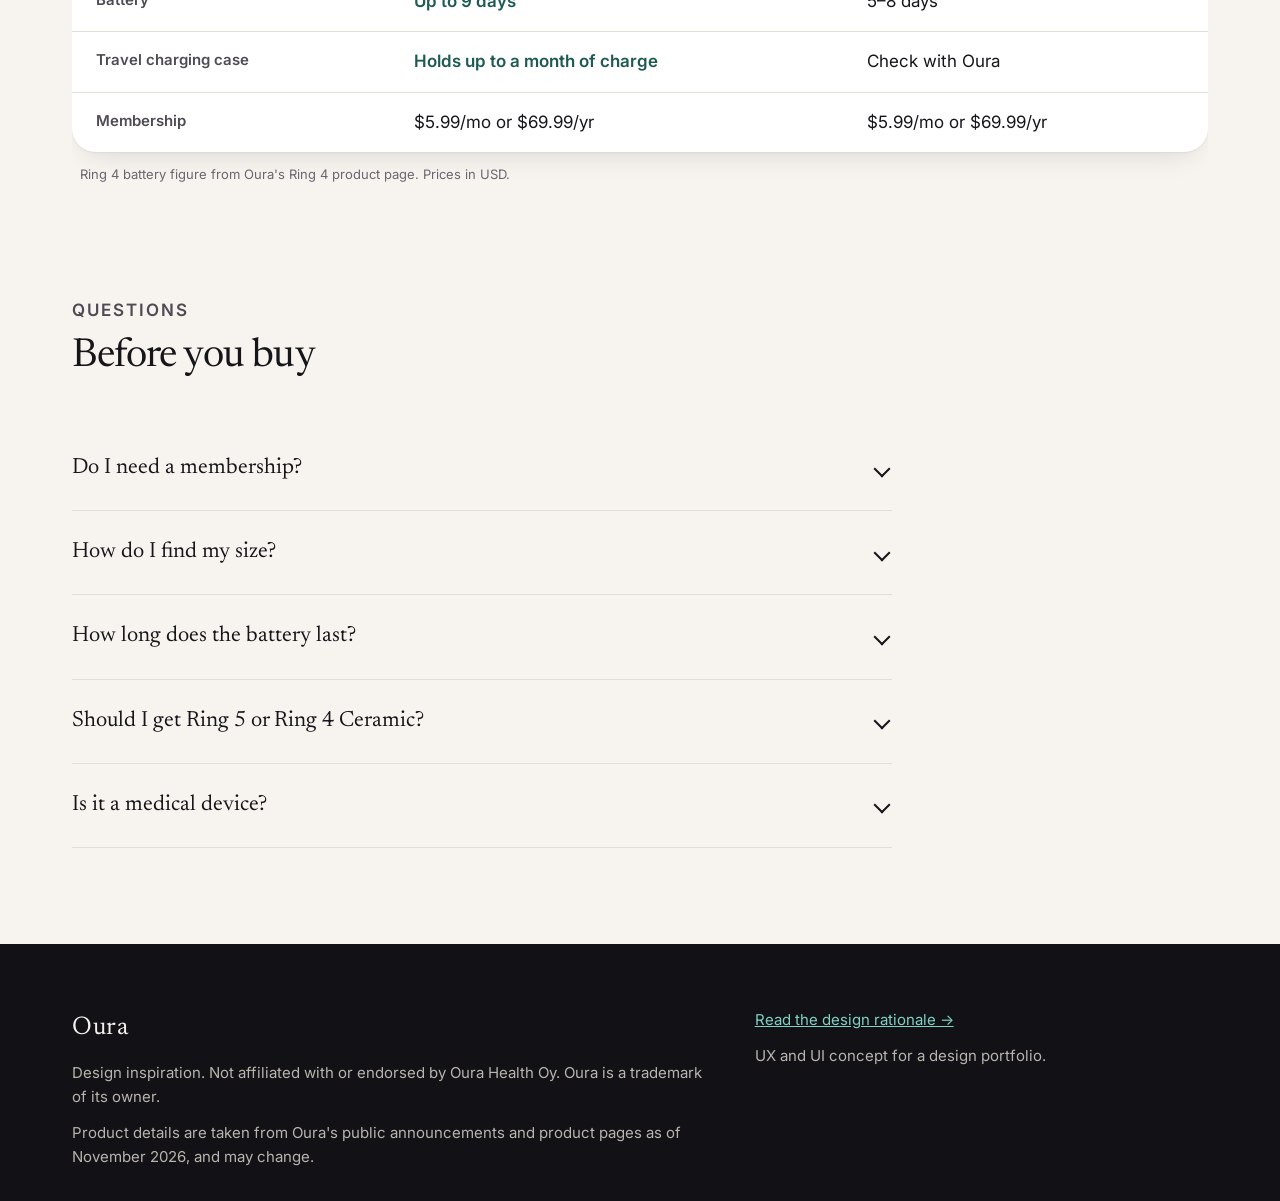
==== commit 22433448: "Relabel project as design inspiration Replace fictional/portfolio-piece wording with "Design inspira" ====
--- a/index.html
+++ b/index.html
@@ -4,7 +4,7 @@
   <meta charset="utf-8" />
   <meta name="viewport" content="width=device-width, initial-scale=1" />
   <title>Oura Ring 5 · Website Concept</title>
-  <meta name="description" content="An unofficial UX concept for the Oura Ring 5 product page: size-first buying, transparent membership pricing, and outcome-led storytelling." />
+  <meta name="description" content="A UX concept for the Oura Ring 5 product page: size-first buying, transparent membership pricing, and outcome-led storytelling." />
   <meta name="robots" content="noindex" />
   <link rel="icon" href="data:image/svg+xml,%3Csvg xmlns='http://www.w3.org/2000/svg' viewBox='0 0 32 32'%3E%3Ccircle cx='16' cy='16' r='10' fill='none' stroke='%2316151a' stroke-width='4'/%3E%3C/svg%3E" />
   <link rel="preconnect" href="https://fonts.googleapis.com" />
@@ -16,7 +16,7 @@
   <a class="skip" href="#main">Skip to content</a>
 
   <div class="concept-bar" role="note">
-    <span><strong>Unofficial design concept.</strong> Not affiliated with or endorsed by Oura.</span>
+    <span><strong>Design inspiration</strong> · Not affiliated with Oura</span>
     <nav class="tabs" aria-label="Proposal views">
       <a href="index.html" aria-current="page">Concept site</a>
       <a href="proposal.html">Design rationale</a>
@@ -259,7 +259,7 @@
     <div class="wrap foot-grid">
       <div>
         <p class="wordmark" aria-hidden="true">Oura</p>
-        <p>This is an unofficial UX concept made for a design portfolio. It is not affiliated with, endorsed by, or connected to Oura Health Oy. Oura is a trademark of its owner.</p>
+        <p>Design inspiration. Not affiliated with or endorsed by Oura Health Oy. Oura is a trademark of its owner.</p>
         <p>Product details are taken from Oura's public announcements and product pages as of November 2026, and may change.</p>
       </div>
       <div>
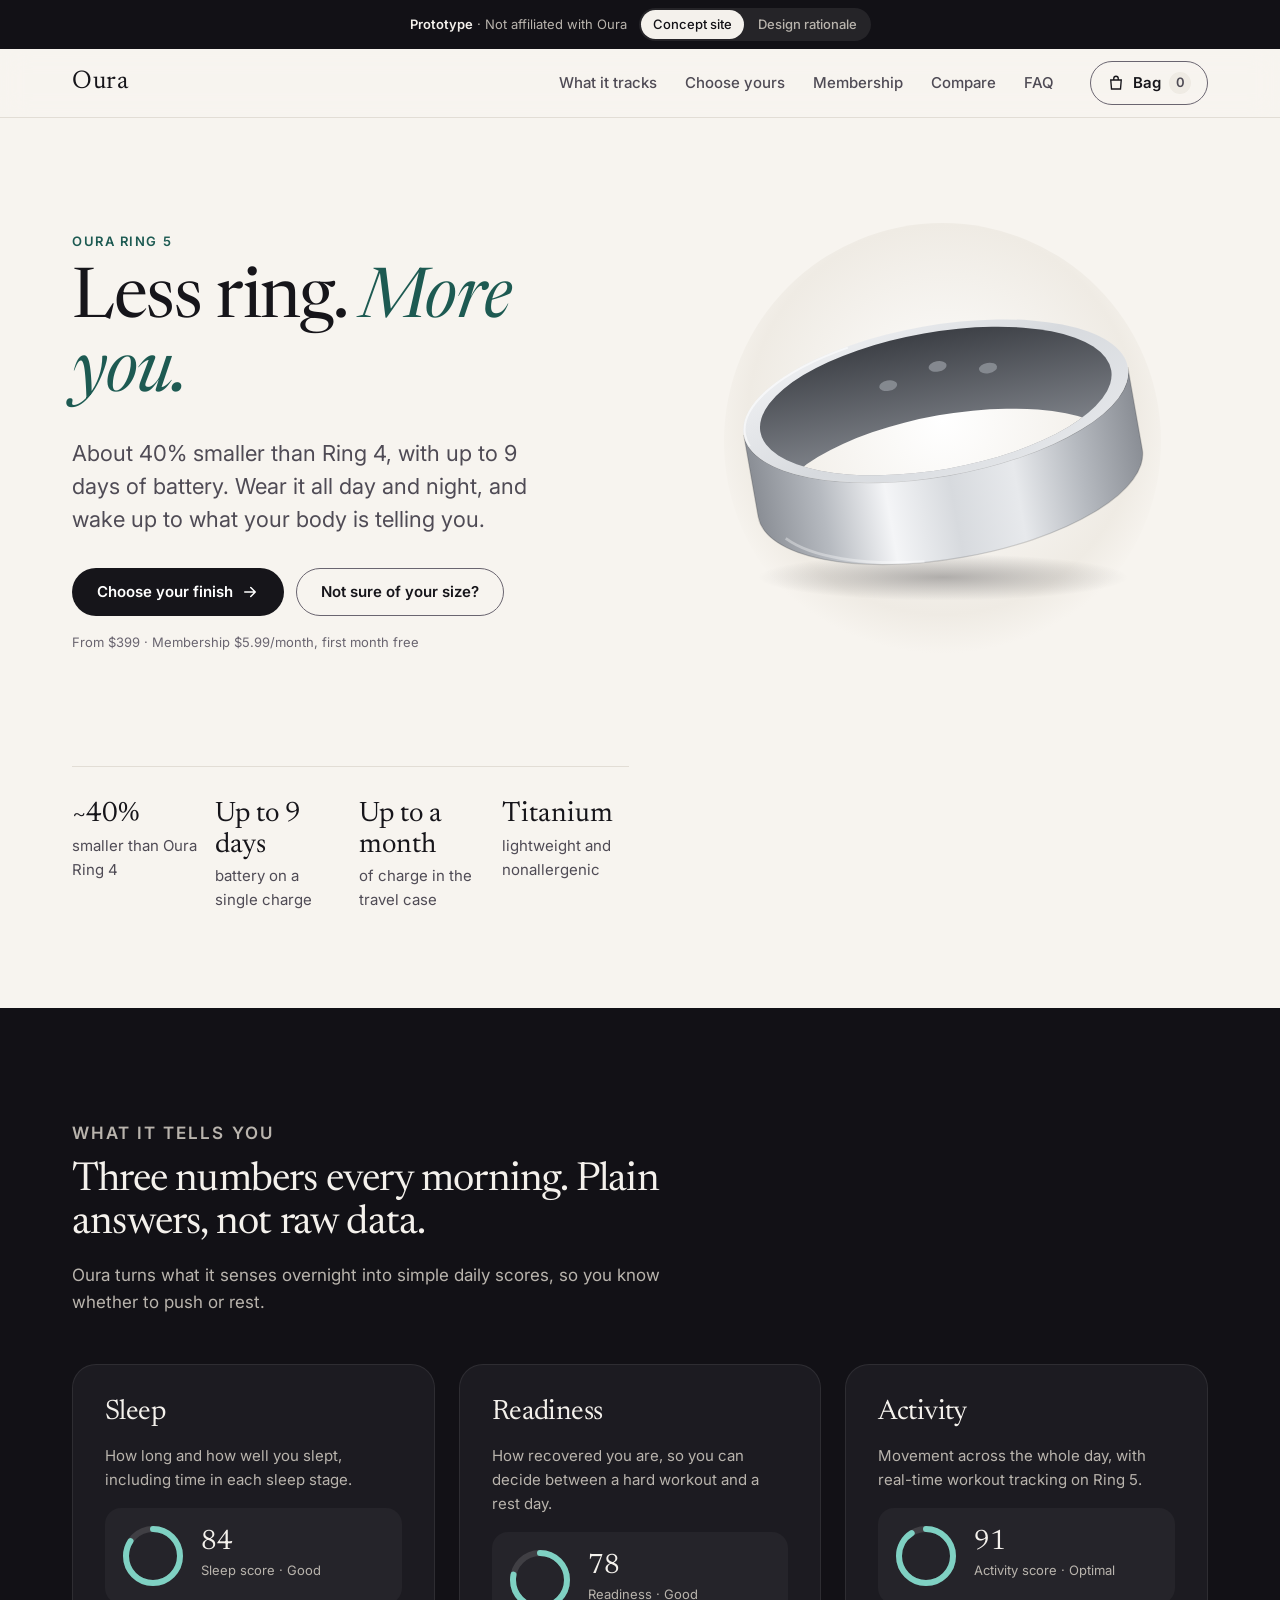
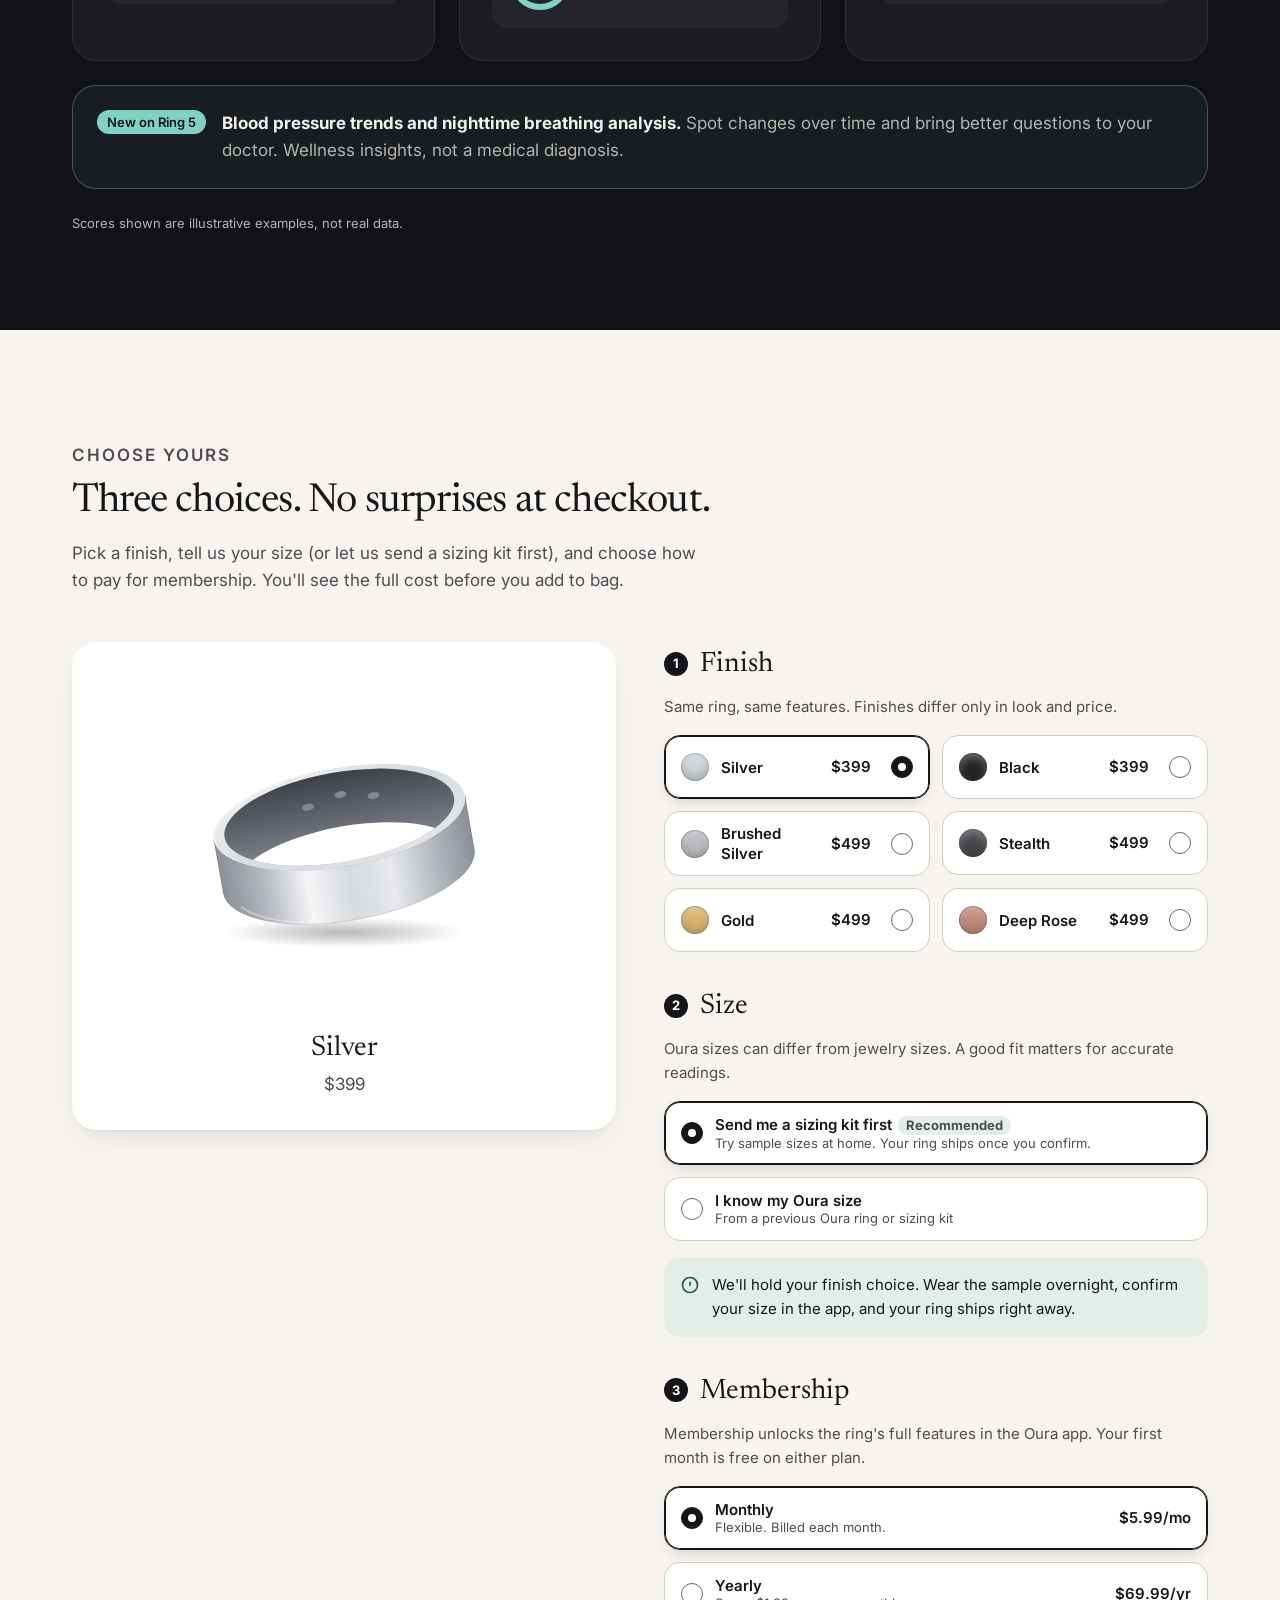
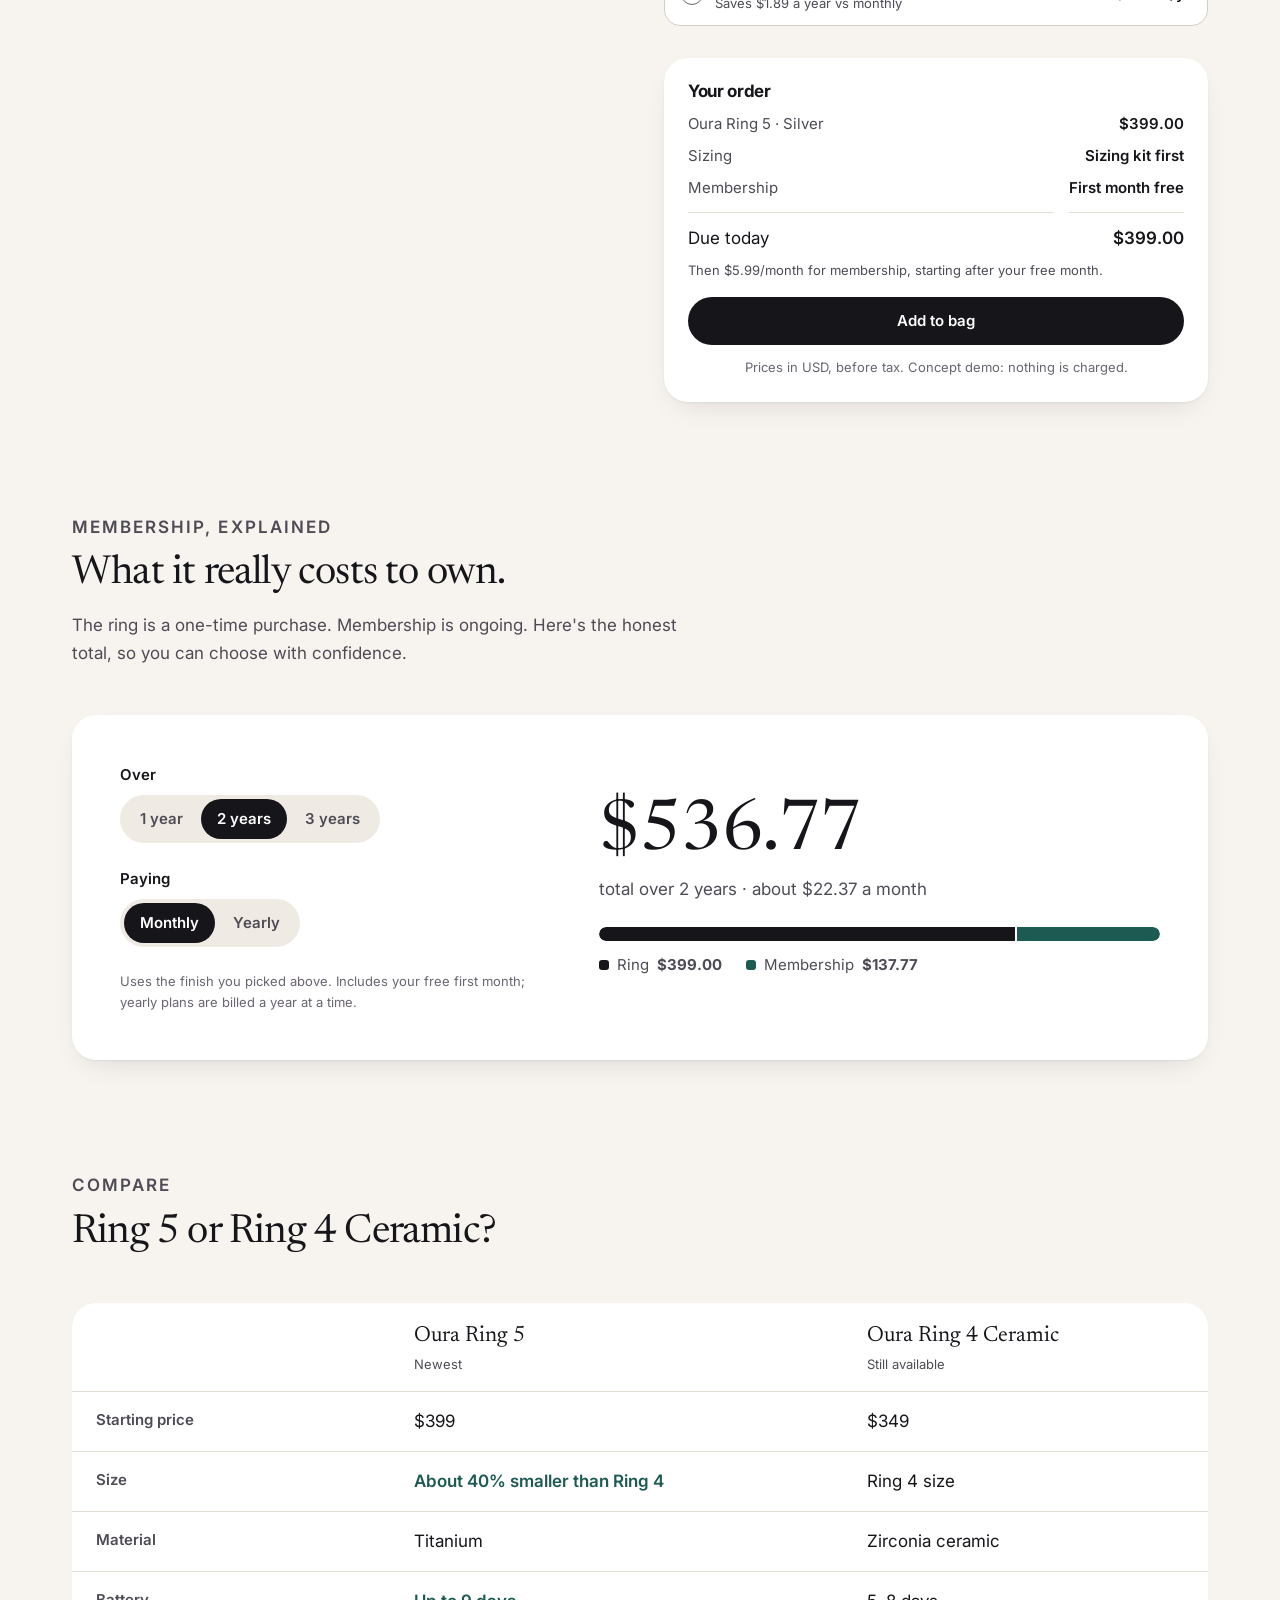
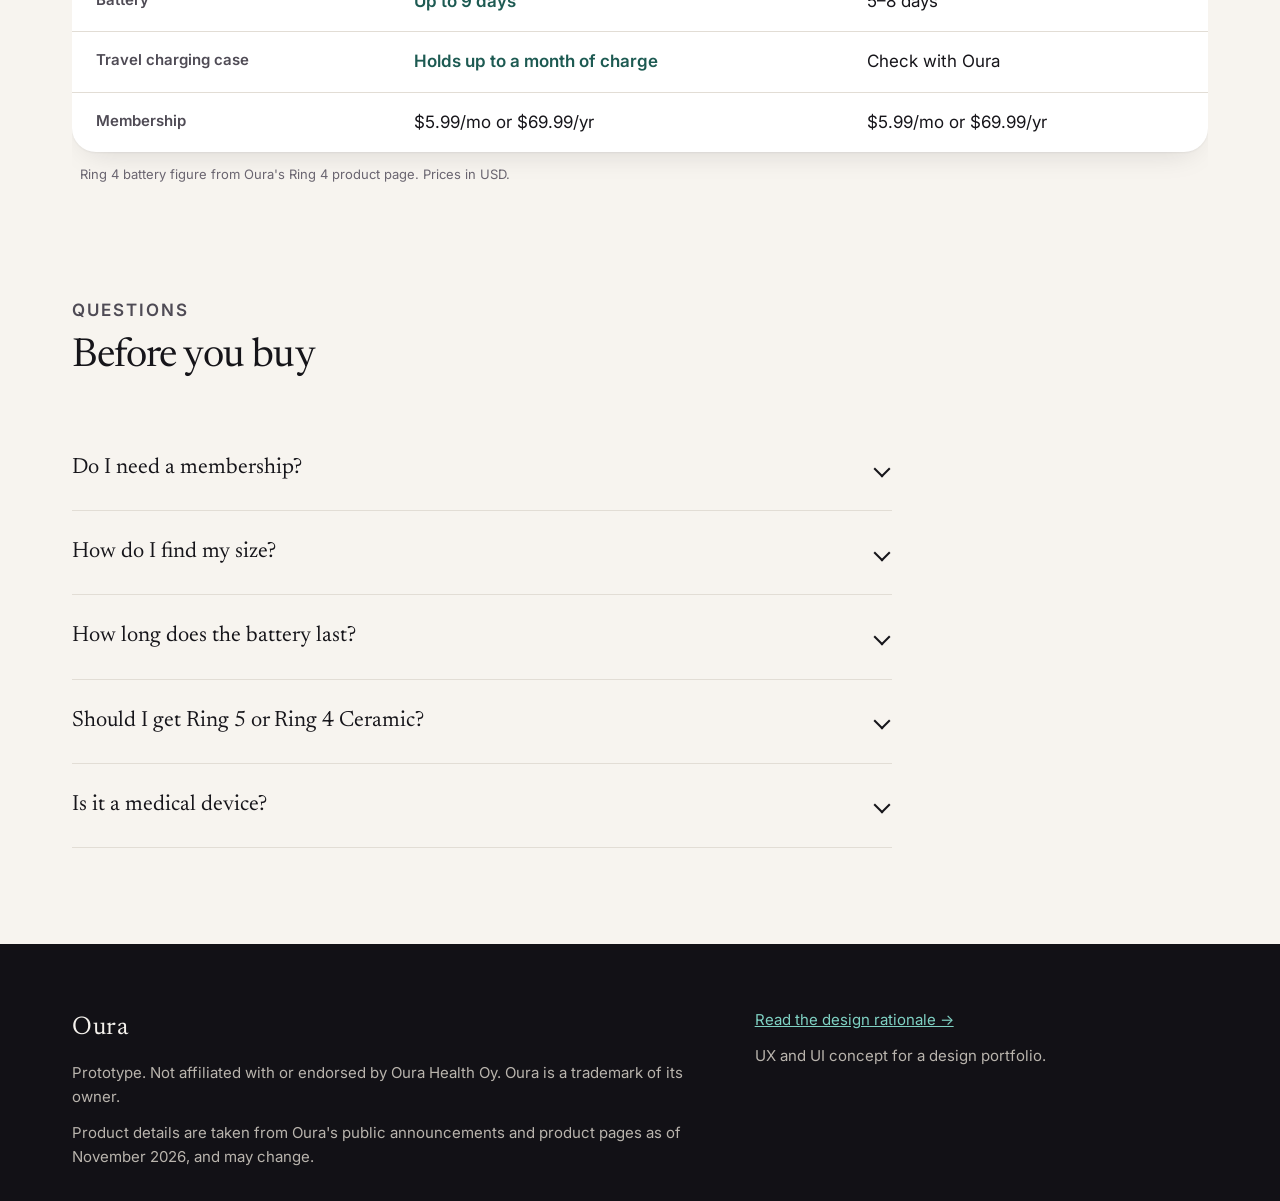
==== commit 6765893f: "Label project as Prototype Co-Authored-By: Claude Opus 5.5 <noreply@anthropic.com>" ====
--- a/index.html
+++ b/index.html
@@ -16,7 +16,7 @@
   <a class="skip" href="#main">Skip to content</a>
 
   <div class="concept-bar" role="note">
-    <span><strong>Design inspiration</strong> · Not affiliated with Oura</span>
+    <span><strong>Prototype</strong> · Not affiliated with Oura</span>
     <nav class="tabs" aria-label="Proposal views">
       <a href="index.html" aria-current="page">Concept site</a>
       <a href="proposal.html">Design rationale</a>
@@ -259,7 +259,7 @@
     <div class="wrap foot-grid">
       <div>
         <p class="wordmark" aria-hidden="true">Oura</p>
-        <p>Design inspiration. Not affiliated with or endorsed by Oura Health Oy. Oura is a trademark of its owner.</p>
+        <p>Prototype. Not affiliated with or endorsed by Oura Health Oy. Oura is a trademark of its owner.</p>
         <p>Product details are taken from Oura's public announcements and product pages as of November 2026, and may change.</p>
       </div>
       <div>
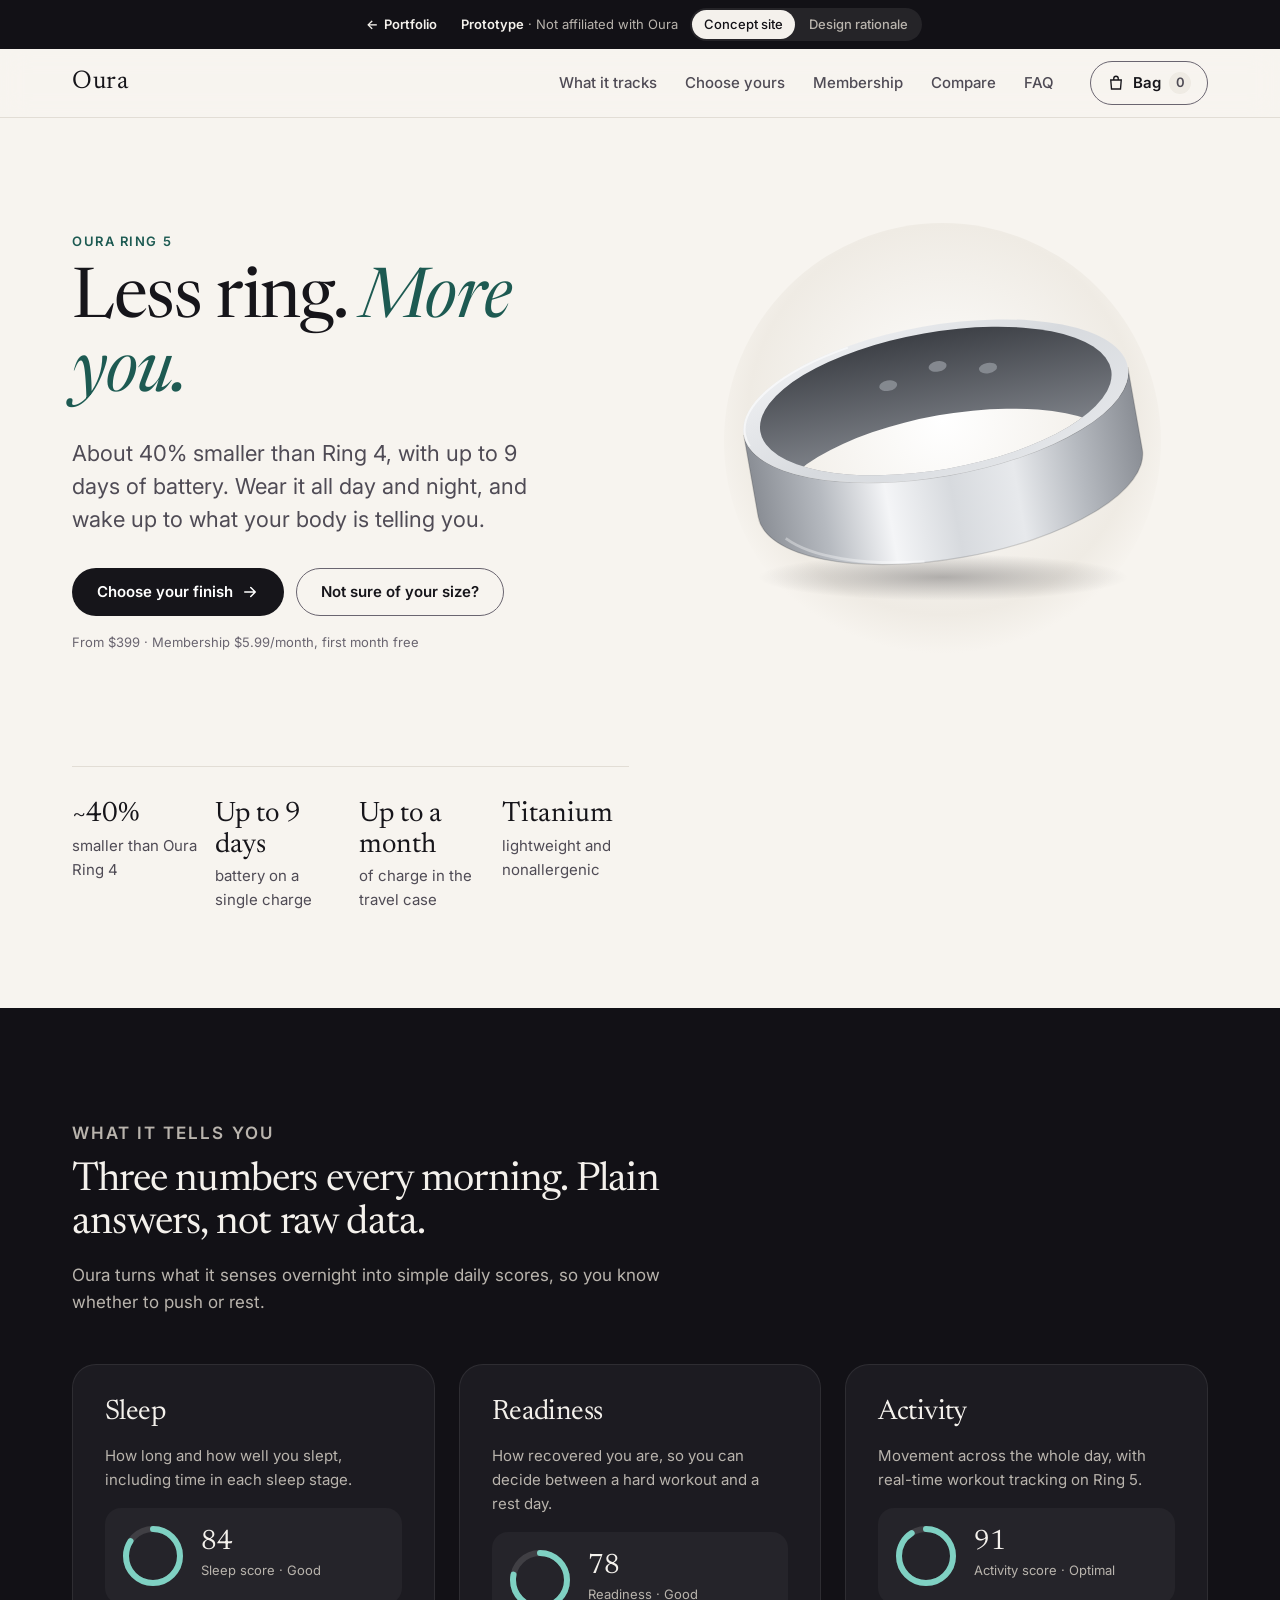
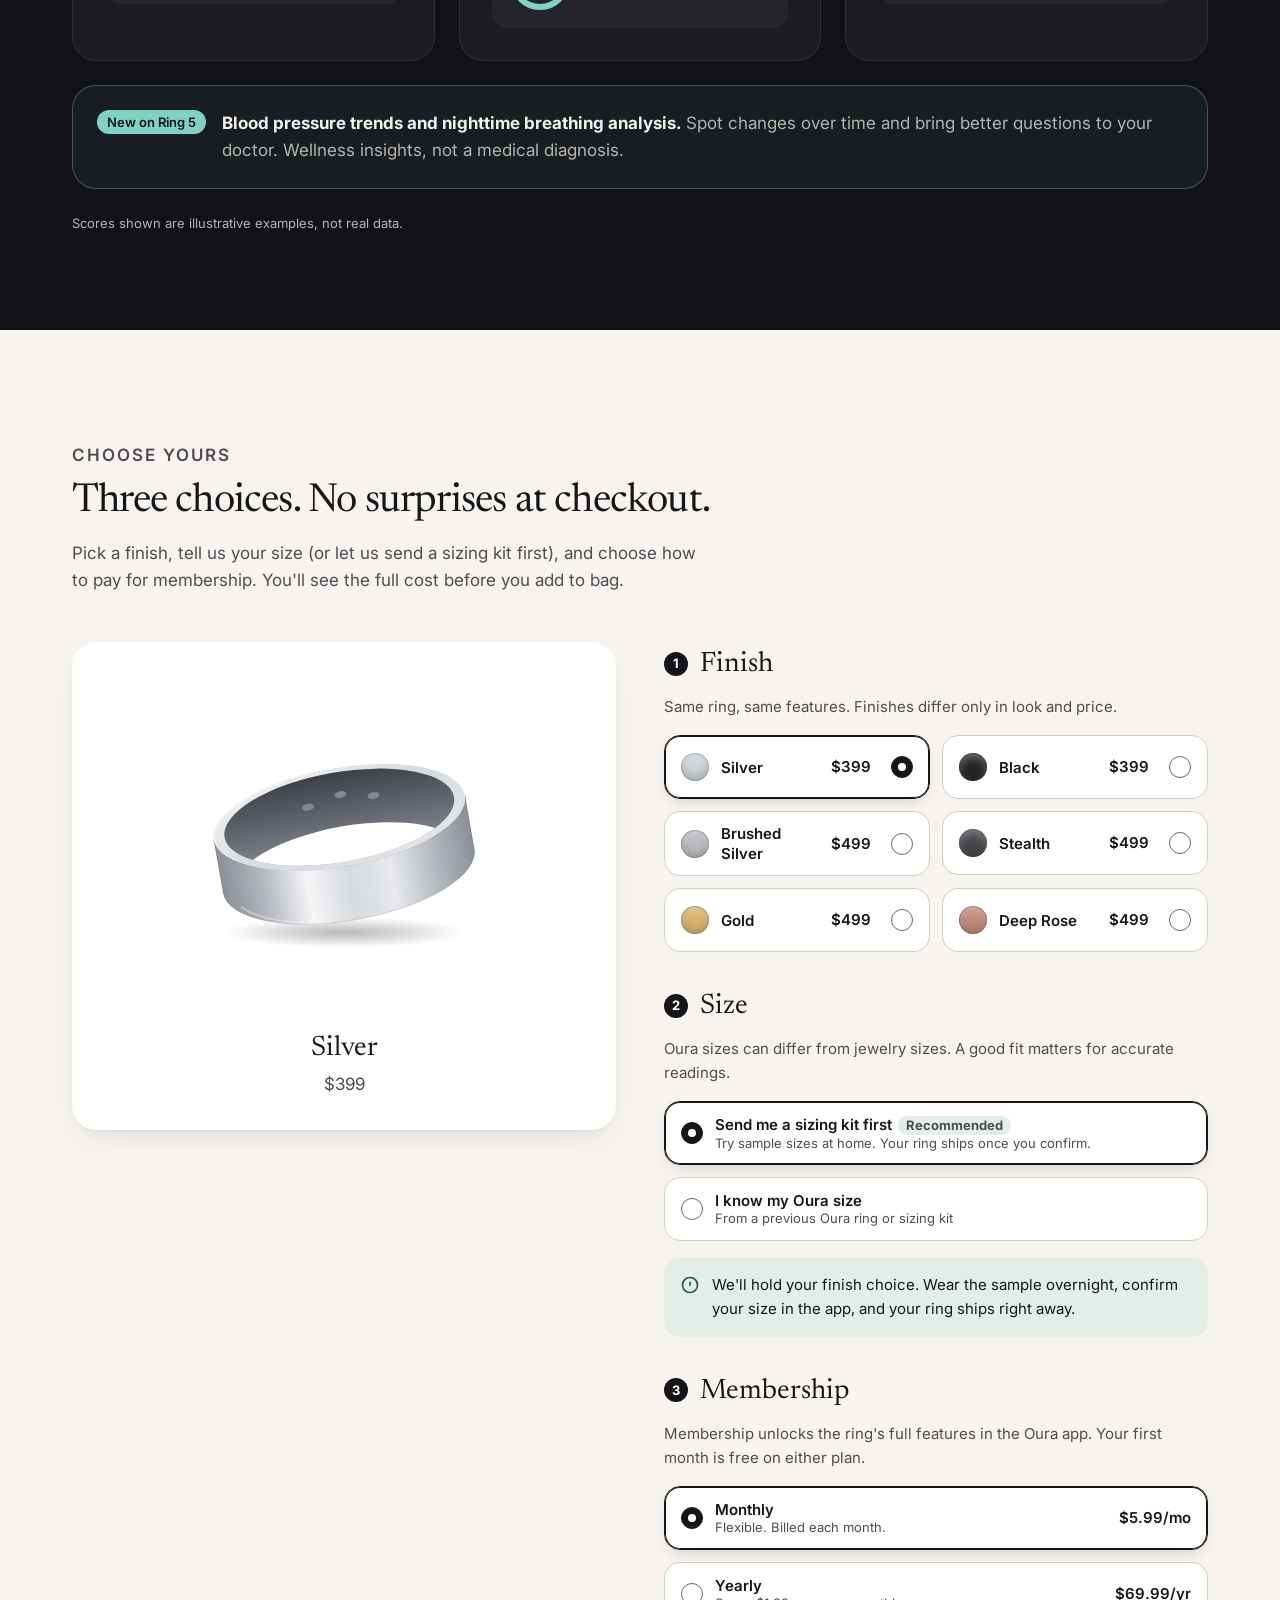
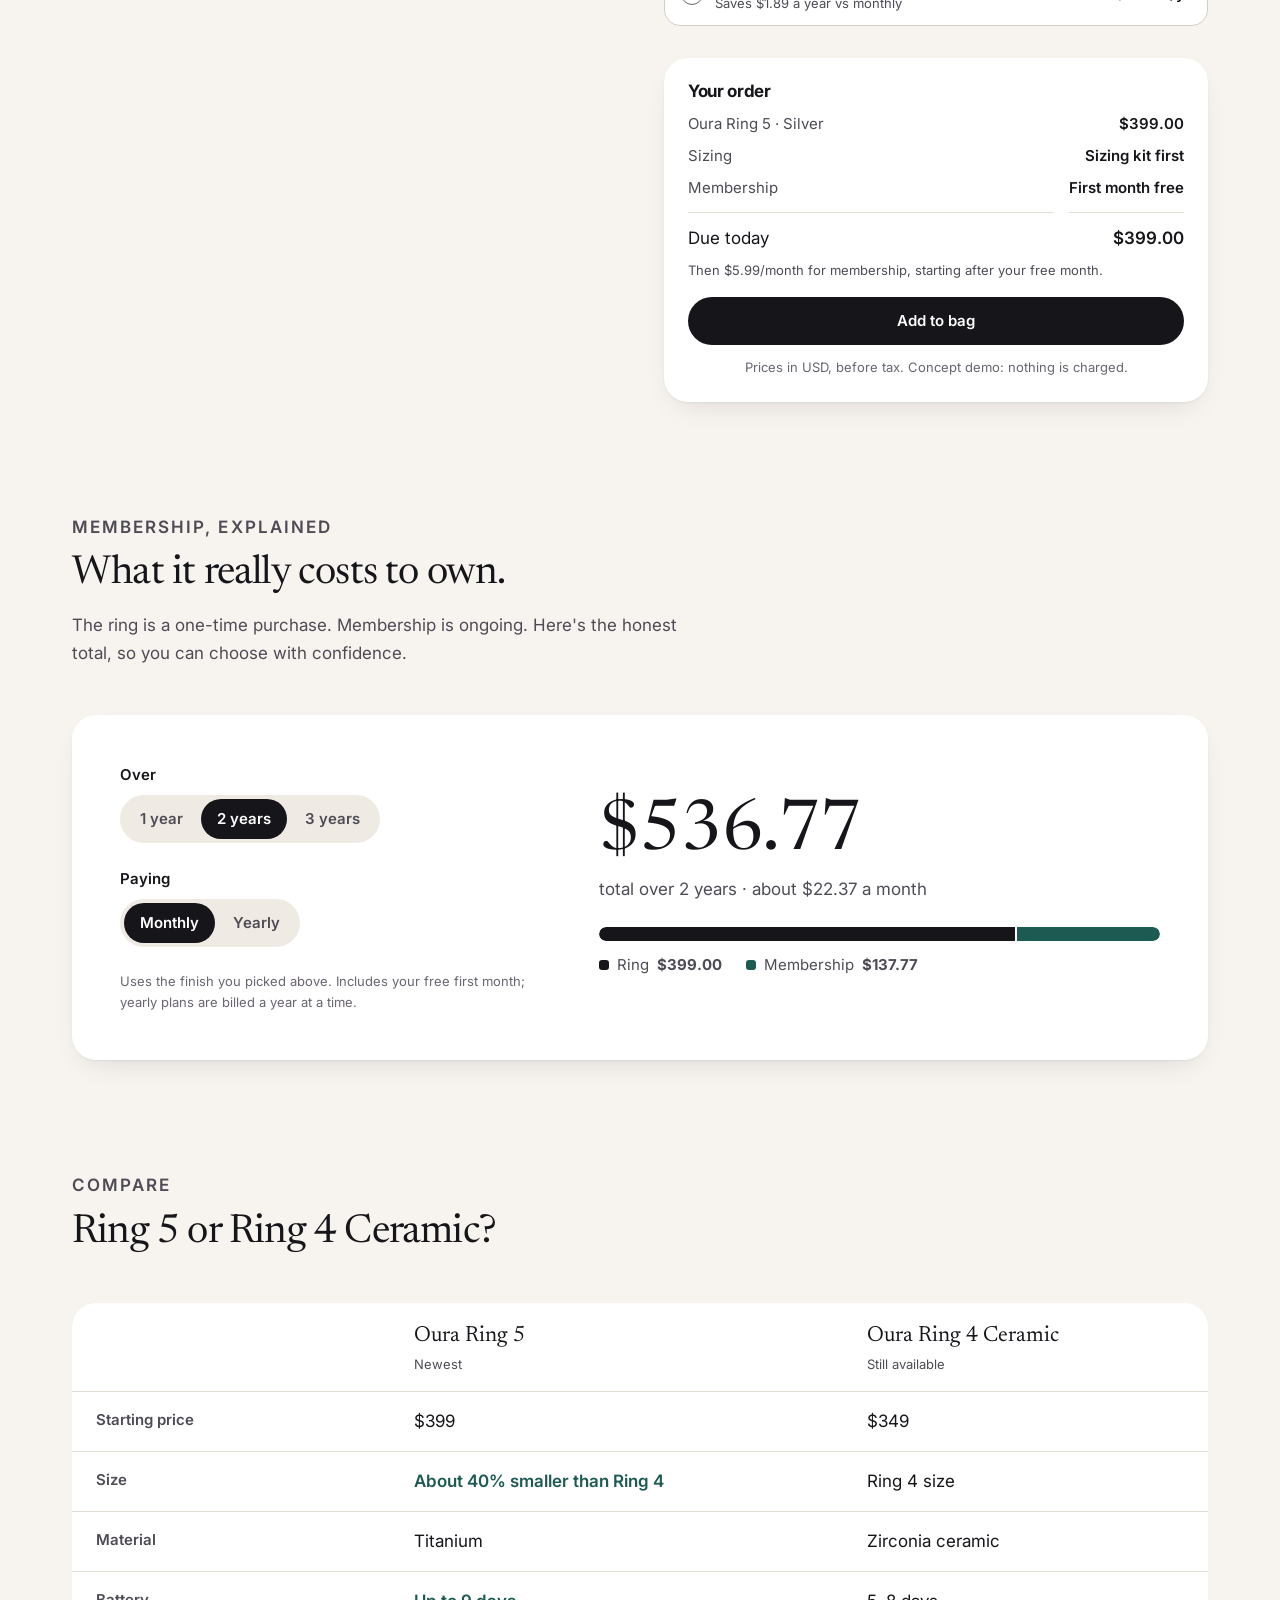
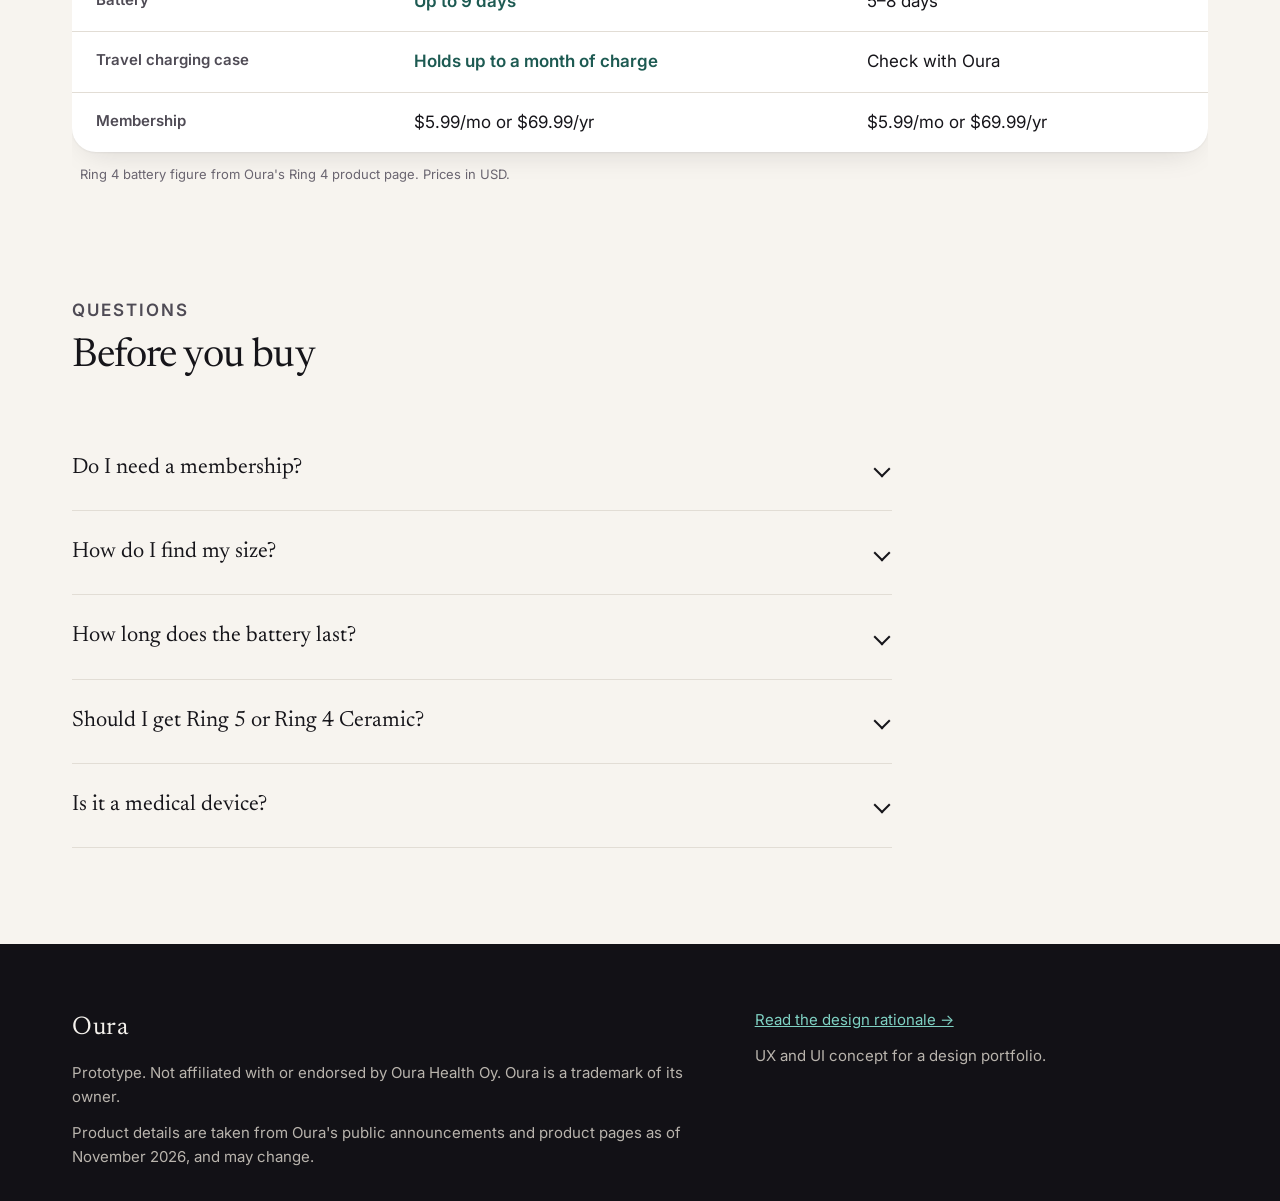
==== commit 5ace3327: "Add link back to the portfolio Co-Authored-By: Claude Opus 5.5 <noreply@anthropic.com>" ====
--- a/index.html
+++ b/index.html
@@ -16,6 +16,7 @@
   <a class="skip" href="#main">Skip to content</a>
 
   <div class="concept-bar" role="note">
+    <a class="mock-back" href="/portfolio/"><span aria-hidden="true">←</span> Portfolio</a>
     <span><strong>Prototype</strong> · Not affiliated with Oura</span>
     <nav class="tabs" aria-label="Proposal views">
       <a href="index.html" aria-current="page">Concept site</a>
--- a/styles.css
+++ b/styles.css
@@ -59,6 +59,8 @@
 }
 .concept-bar strong { color: var(--night-ink); font-weight: 600; }
 .concept-bar a { color: var(--night-accent); font-weight: 600; text-underline-offset: 3px; }
+.concept-bar a.mock-back { display: inline-flex; align-items: center; gap: 6px; min-height: 28px; padding: 0 12px 0 8px; border-radius: 999px; color: var(--night-ink); font-weight: 600; text-decoration: none; }
+.concept-bar a.mock-back:hover { background: rgba(255,255,255,.12); }
 .concept-bar .tabs { display: inline-flex; gap: 2px; background: rgba(255,255,255,.08); border-radius: 999px; padding: 2px; }
 .concept-bar .tabs a { color: var(--night-ink-2); text-decoration: none; padding: 4px 12px; border-radius: 999px; font-weight: 500; }
 .concept-bar .tabs a[aria-current="page"] { background: var(--night-ink); color: var(--night); }
